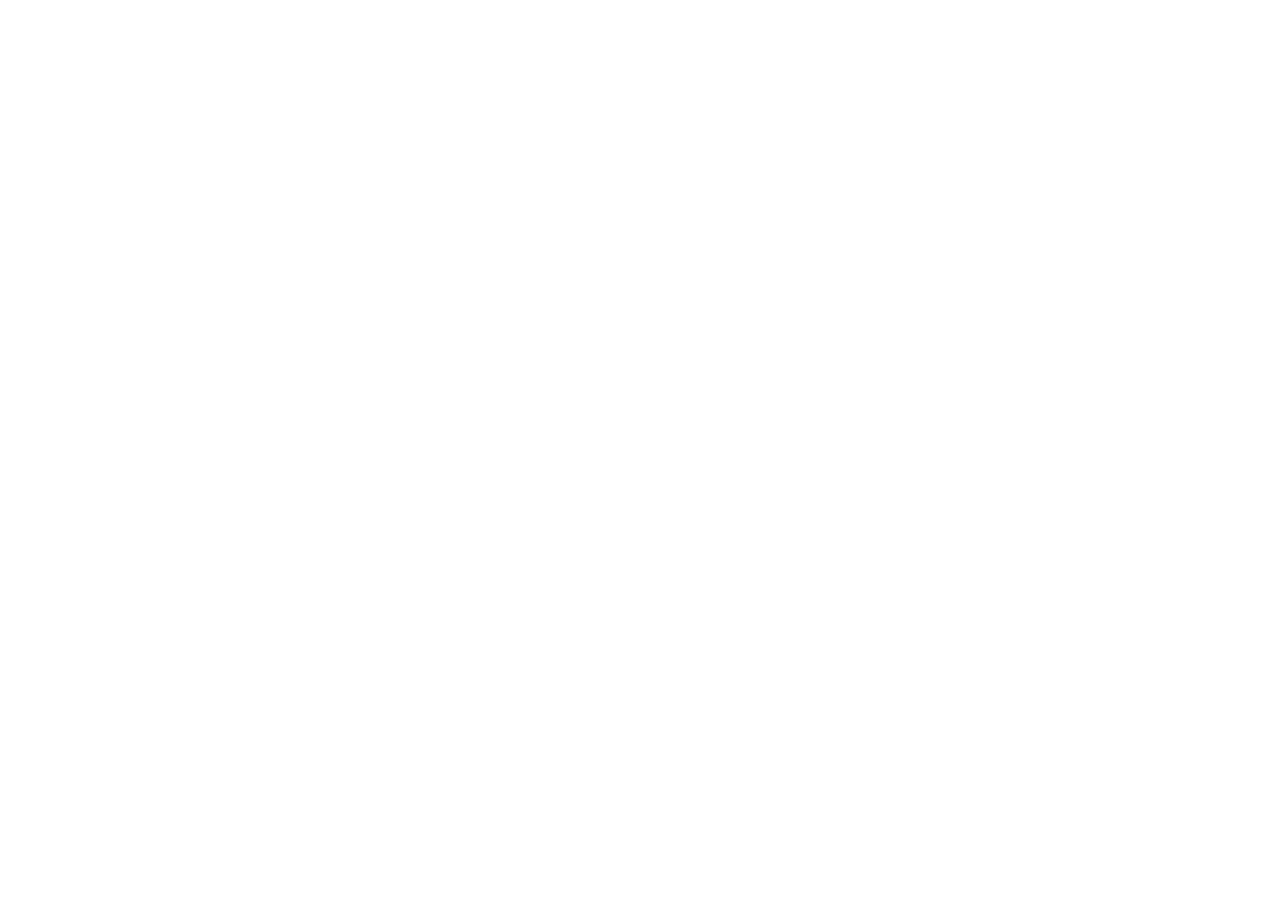
==== index.html @ cc9c2198 "Test Commitment" ====
<!DOCTYPE html>
<html lang="en">
<head>
    <meta charset="UTF-8">
    <meta name="viewport" content="width=device-width, initial-scale=1.0">
    <title>Document</title>
</head>
<body>
    
</body>
</html>
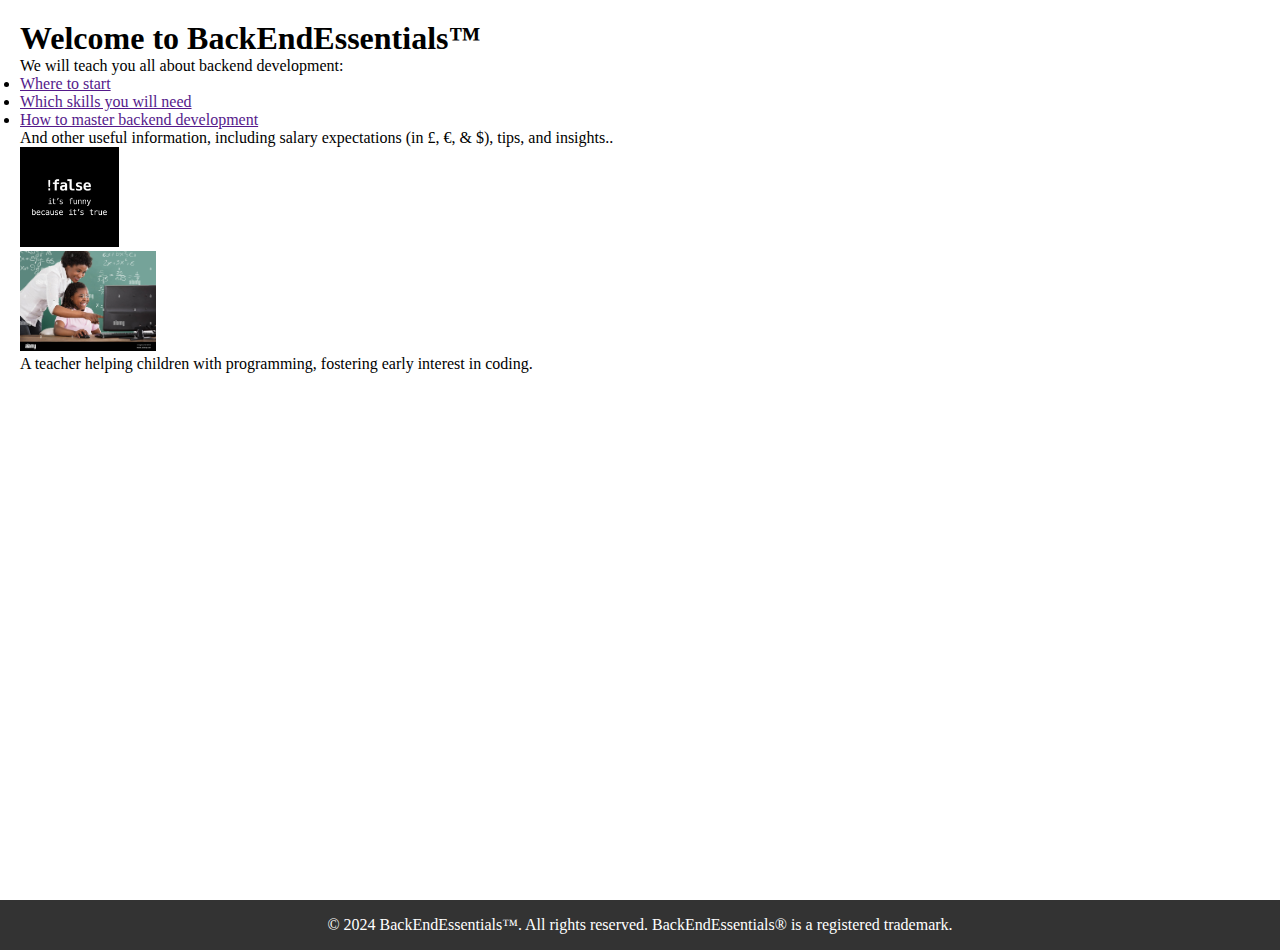
==== commit 29431c8b: "test" ====
--- a/index.html
+++ b/index.html
@@ -1,11 +1,55 @@
 <!DOCTYPE html>
 <html lang="en">
-<head>
-    <meta charset="UTF-8">
-    <meta name="viewport" content="width=device-width, initial-scale=1.0">
-    <title>Document</title>
-</head>
-<body>
-    
-</body>
-</html>+  <head>
+    <meta charset="UTF-8" />
+    <meta name="viewport" content="width=device-width, initial-scale=1.0" />
+    <link rel="stylesheet" href="css/style.css" />
+    <title>BackEndEssentials™</title>
+  </head>
+  <body>
+    <div class="main-container">
+      <h1>Welcome to BackEndEssentials™</h1>
+      <p>We will teach you all about backend development:</p>
+      <ul>
+        <li>
+          <a href="">Where to start</a>
+        </li>
+        <li>
+          <a href="">Which skills you will need</a>
+        </li>
+        <li>
+          <a href="">How to master backend development</a>
+        </li>
+      </ul>
+      <p>
+        And other useful information, including salary expectations (in £, €,
+        &amp; $), tips, and insights..
+      </p>
+
+      <img
+        src="img/!false.jpeg"
+        alt="A humorous programming joke"
+        title="!false: A popular programming joke"
+      />
+
+      <figure>
+        <img
+          src="img/Image.png"
+          alt="A teacher helping children with programming"
+          title="A teacher guiding children through programming basics"
+        />
+        <figcaption>
+          A teacher helping children with programming, fostering early interest
+          in coding.
+        </figcaption>
+      </figure>
+    </div>
+
+    <footer>
+      <p>
+        &copy; 2024 BackEndEssentials™. All rights reserved. BackEndEssentials®
+        is a registered trademark.
+      </p>
+    </footer>
+  </body>
+</html>
--- a/css/style.css
+++ b/css/style.css
@@ -0,0 +1,34 @@
+* {
+  margin: 0;
+  padding: 0;
+  box-sizing: border-box;
+}
+
+html,
+body {
+  height: 100%;
+}
+
+.main-container {
+  min-height: calc(100vh - 50px); /* Subtract the footer height */
+  padding: 20px;
+  height: 100%;
+  width: 100%;
+}
+
+/* Footer styling */
+footer {
+  height: 50px;
+  background-color: #333;
+  color: white;
+  text-align: center;
+  display: flex;
+  justify-content: center;
+  align-items: center;
+  position: relative; /* Normal flow in the document */
+}
+
+img {
+  height: 100px;
+  width: auto;
+}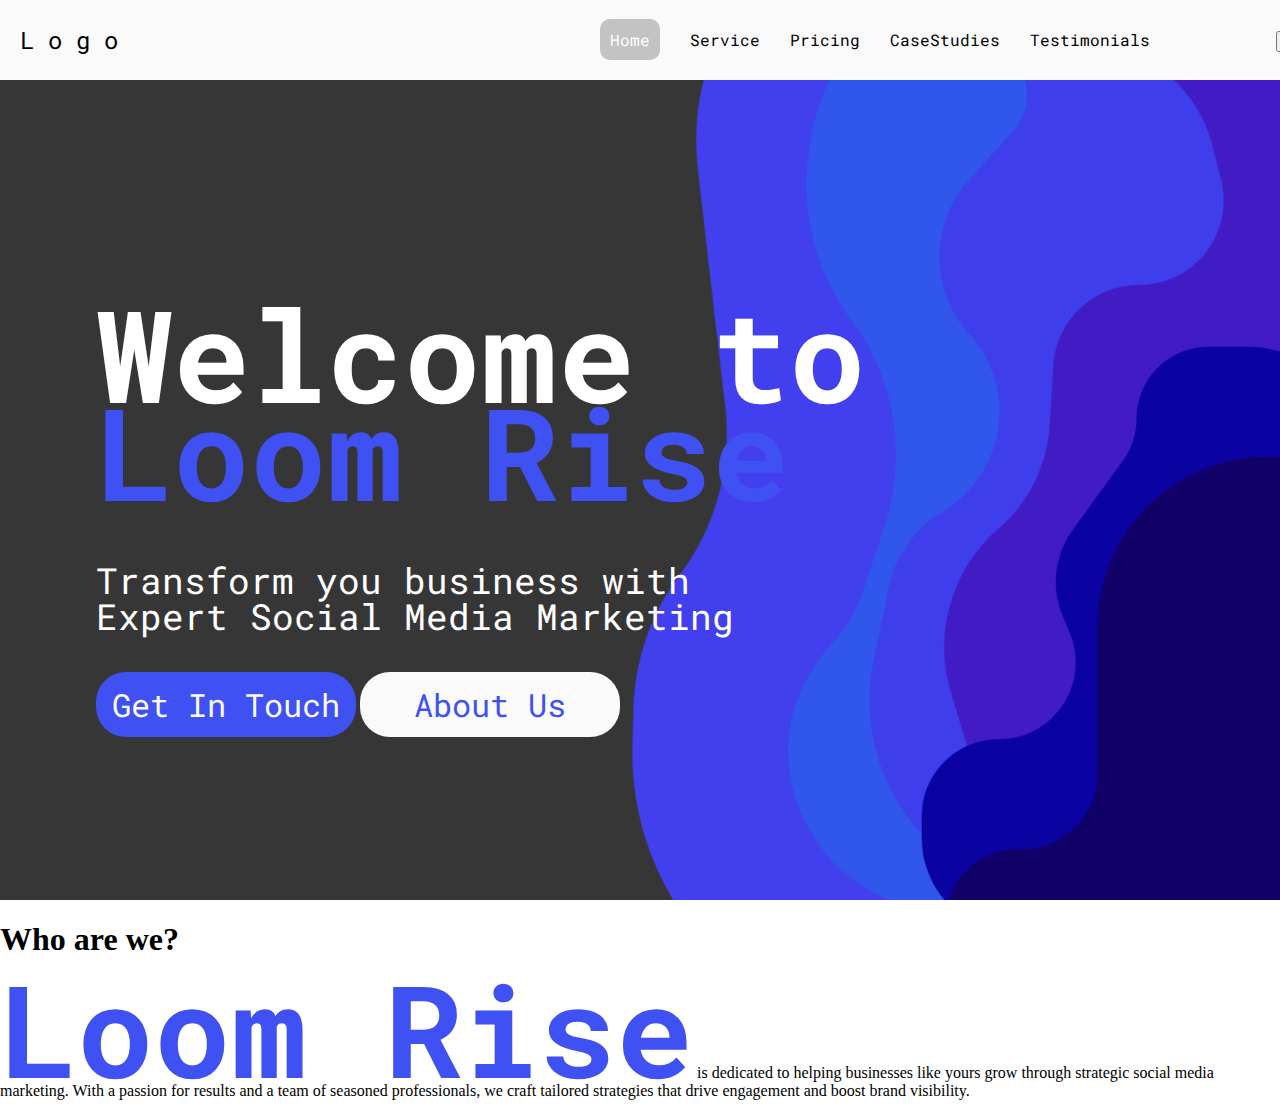
==== commit f81f85bc: "first section of the page finsihed" ====
--- a/index.html
+++ b/index.html
@@ -4,52 +4,34 @@
     <meta charset="UTF-8" />
     <meta name="viewport" content="width=device-width, initial-scale=1.0" />
     <link rel="stylesheet" href="css/style.css" />
-    <title>BackEndEssentials™</title>
+    <title>LoomRise</title>
   </head>
   <body>
-    <div class="main-container">
-      <h1>Welcome to BackEndEssentials™</h1>
-      <p>We will teach you all about backend development:</p>
-      <ul>
-        <li>
-          <a href="">Where to start</a>
-        </li>
-        <li>
-          <a href="">Which skills you will need</a>
-        </li>
-        <li>
-          <a href="">How to master backend development</a>
-        </li>
-      </ul>
-      <p>
-        And other useful information, including salary expectations (in £, €,
-        &amp; $), tips, and insights..
-      </p>
+    <section class="hero-page">
+      <header class="header">
+        <aside class="logo">
+          <p>L o g o</p>
+        </aside>
+        <nav>
+          <a href="#" class="active">Home</a>
+          <a href="#">Service</a>
+          <a href="#">Pricing</a>
+          <a href="#">CaseStudies</a>
+          <a href="#">Testimonials</a>
+          <button>Contact us</button>
+        </nav>
+      </header>
+      <div class="hero-container">
+        <h1>Welcome to <span>Loom Rise</span></h1>
+        <p>Transform you business with Expert Social Media Marketing</p>
+      </div>
+      <button id="get-in-touch">Get In Touch</button>
+      <button id="about-us">About Us</button>
+    </section>
 
-      <img
-        src="img/!false.jpeg"
-        alt="A humorous programming joke"
-        title="!false: A popular programming joke"
-      />
-
-      <figure>
-        <img
-          src="img/Image.png"
-          alt="A teacher helping children with programming"
-          title="A teacher guiding children through programming basics"
-        />
-        <figcaption>
-          A teacher helping children with programming, fostering early interest
-          in coding.
-        </figcaption>
-      </figure>
-    </div>
-
-    <footer>
-      <p>
-        &copy; 2024 BackEndEssentials™. All rights reserved. BackEndEssentials®
-        is a registered trademark.
-      </p>
-    </footer>
+    <section class="who-we-are">
+      <h1>Who are we?</h1>
+      <p><span>Loom Rise</span> is dedicated to helping businesses like yours grow through strategic social media marketing. With a passion for results and a team of seasoned professionals, we craft tailored strategies that drive engagement and boost brand visibility.</p>
+    </section>
   </body>
 </html>
--- a/css/style.css
+++ b/css/style.css
@@ -1,34 +1,130 @@
-* {
+@import url("https://fonts.googleapis.com/css2?family=Roboto+Mono:ital,wght@0,100..700;1,100..700&display=swap");
+
+body {
   margin: 0;
   padding: 0;
-  box-sizing: border-box;
+  
 }
 
-html,
-body {
-  height: 100%;
+.header {
+  display: flex;
+  justify-content: space-between;
+  align-items: center;
+  background-color: #fafafa;
+  overflow: hidden;
 }
 
-.main-container {
-  min-height: calc(100vh - 50px); /* Subtract the footer height */
-  padding: 20px;
-  height: 100%;
-  width: 100%;
+.logo {
+  font-size: 24px;
+  font-family: "Roboto Mono", monospace;
+  margin-left: 20px;
 }
 
-/* Footer styling */
-footer {
-  height: 50px;
-  background-color: #333;
-  color: white;
-  text-align: center;
-  display: flex;
-  justify-content: center;
-  align-items: center;
-  position: relative; /* Normal flow in the document */
+
+
+nav {
+  margin-right: 20px;
+  font-family: "Roboto Mono", monospace;
+  font-size: 16px;
+  word-spacing: 20px;
 }
 
-img {
-  height: 100px;
-  width: auto;
-}+nav a {
+  text-decoration: none;
+  color: black;
+  border-radius: 10px;
+}
+
+nav a:hover {
+  background-color: #c4c2c2;
+  border-radius: 10px;
+  padding: 10px;
+  color: white;
+}
+
+.active {
+  background-color: #c4c2c2;
+  color: white;
+  border-radius: 10px;
+  padding: 10px;
+}
+
+#contact-button {
+  background-color: #000000 !important; 
+  color: #fafafa !important;
+}
+
+.hero-page {
+  background-image: url("/img/Hero\ page\ background.png");
+  min-height: 100vh;
+  background-position: center;
+  background-size: cover;
+  position: relative;
+  overflow: hidden;
+}
+
+#get-in-touch {
+  background-color: #3f51f2;
+  border-radius: 30px;
+  width: 260px;
+  height: 65px;
+  border: none;
+  font-family: "Roboto Mono", monospace;
+  font-size: 32px;
+  color: #fafafa;
+}
+
+#about-us {
+  background-color: #fafafa;
+  border-radius: 30px;
+  width: 260px;
+  height: 65px;
+  border: none;
+  font-family: "Roboto Mono", monospace;
+  font-size: 32px;
+  color: #3f51f2;
+}
+
+.hero-container,
+section button {
+  position: relative;
+  left: 96px;
+}
+
+.hero-container h1 {
+  width: 779px;
+  height: 247px;
+  flex-shrink: 0;
+  color: #fff;
+  font-family: "Roboto Mono";
+  font-size: 128px;
+  font-style: normal;
+  font-weight: 700;
+  line-height: 98px; /* 76.563% */
+  margin-bottom: 10px;
+  margin-top: 25vh;
+}
+
+.hero-container p {
+  width: 644px;
+  height: 74px;
+  flex-shrink: 0;
+  color: #fff;
+  -webkit-text-stroke-width: 1;
+  -webkit-text-stroke-color: #000;
+  font-family: "Roboto Mono";
+  font-size: 36px;
+  font-style: normal;
+  font-weight: 400;
+  line-height: 100%; /* 36px */
+  margin-top: 10px;
+}
+
+span {
+  color: #3f51f2;
+  font-family: "Roboto Mono";
+  font-size: 128px;
+  font-style: normal;
+  font-weight: 700;
+  line-height: 98px;
+}
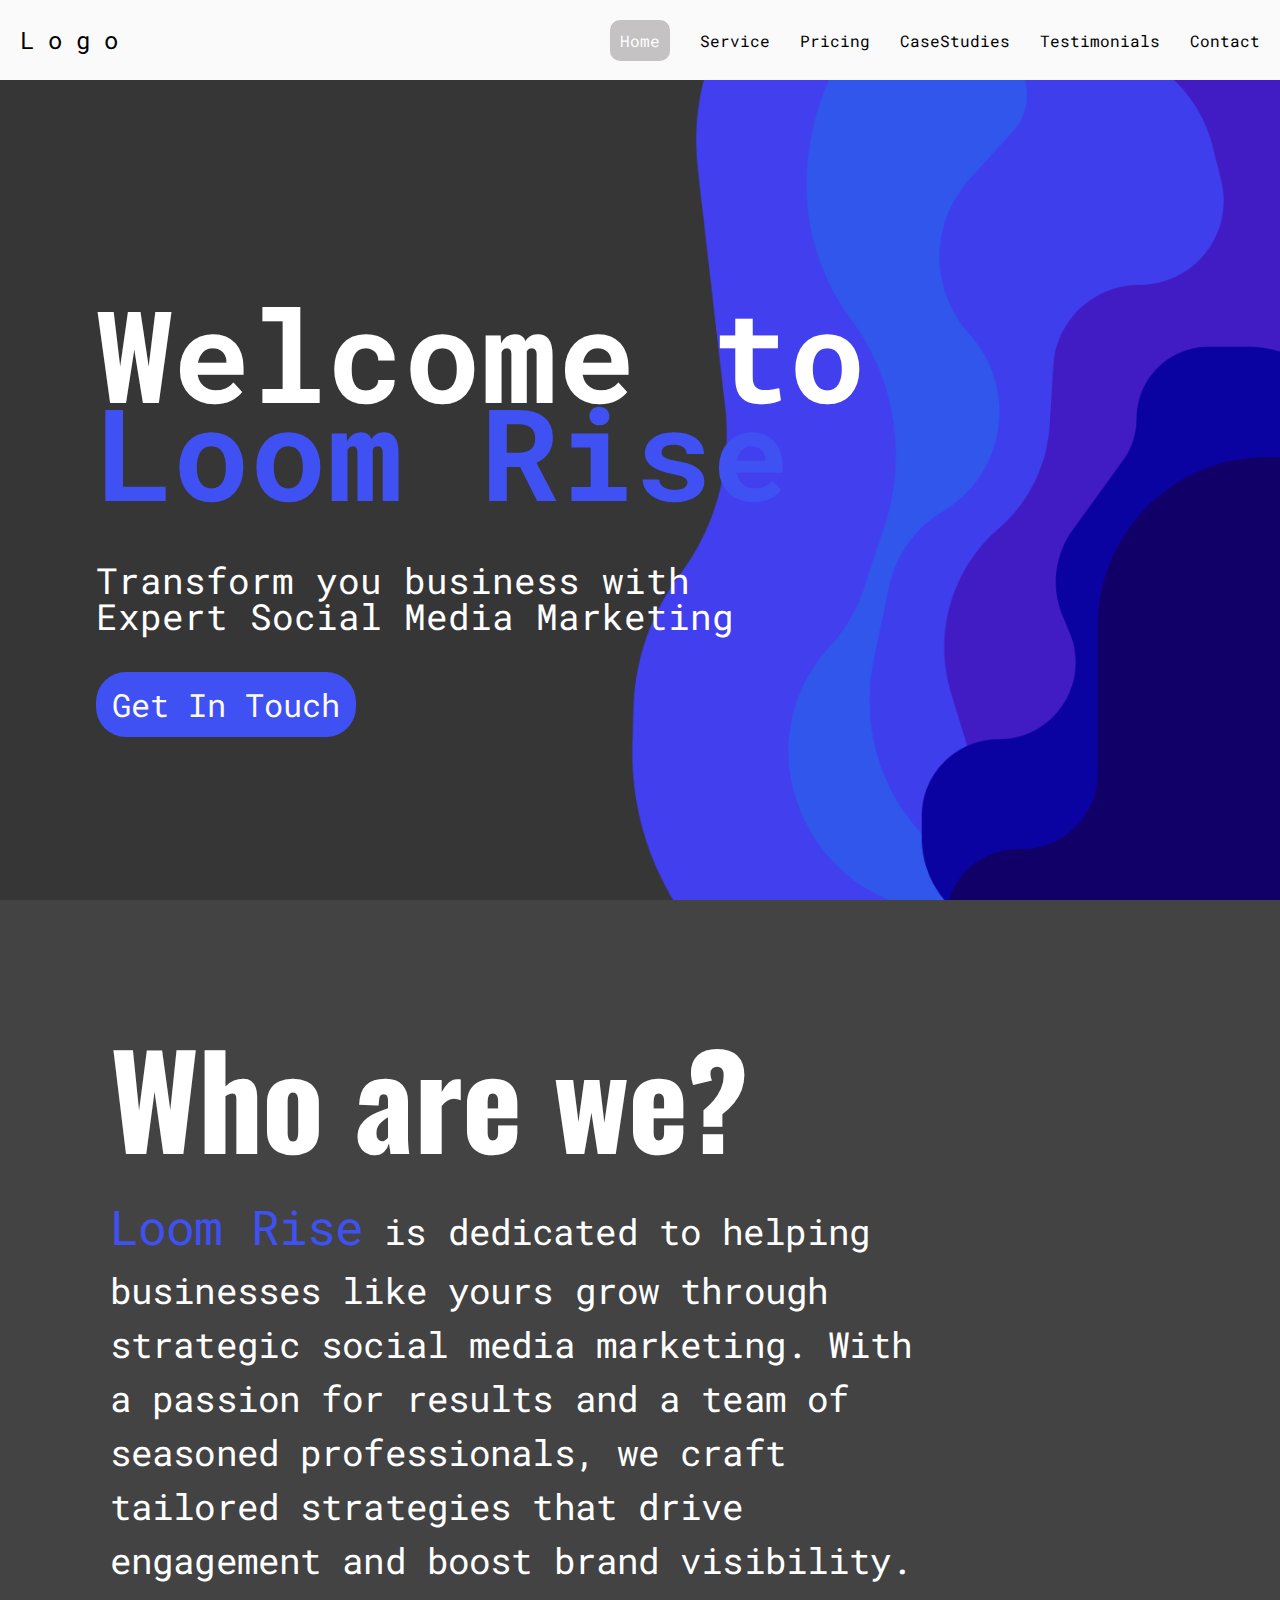
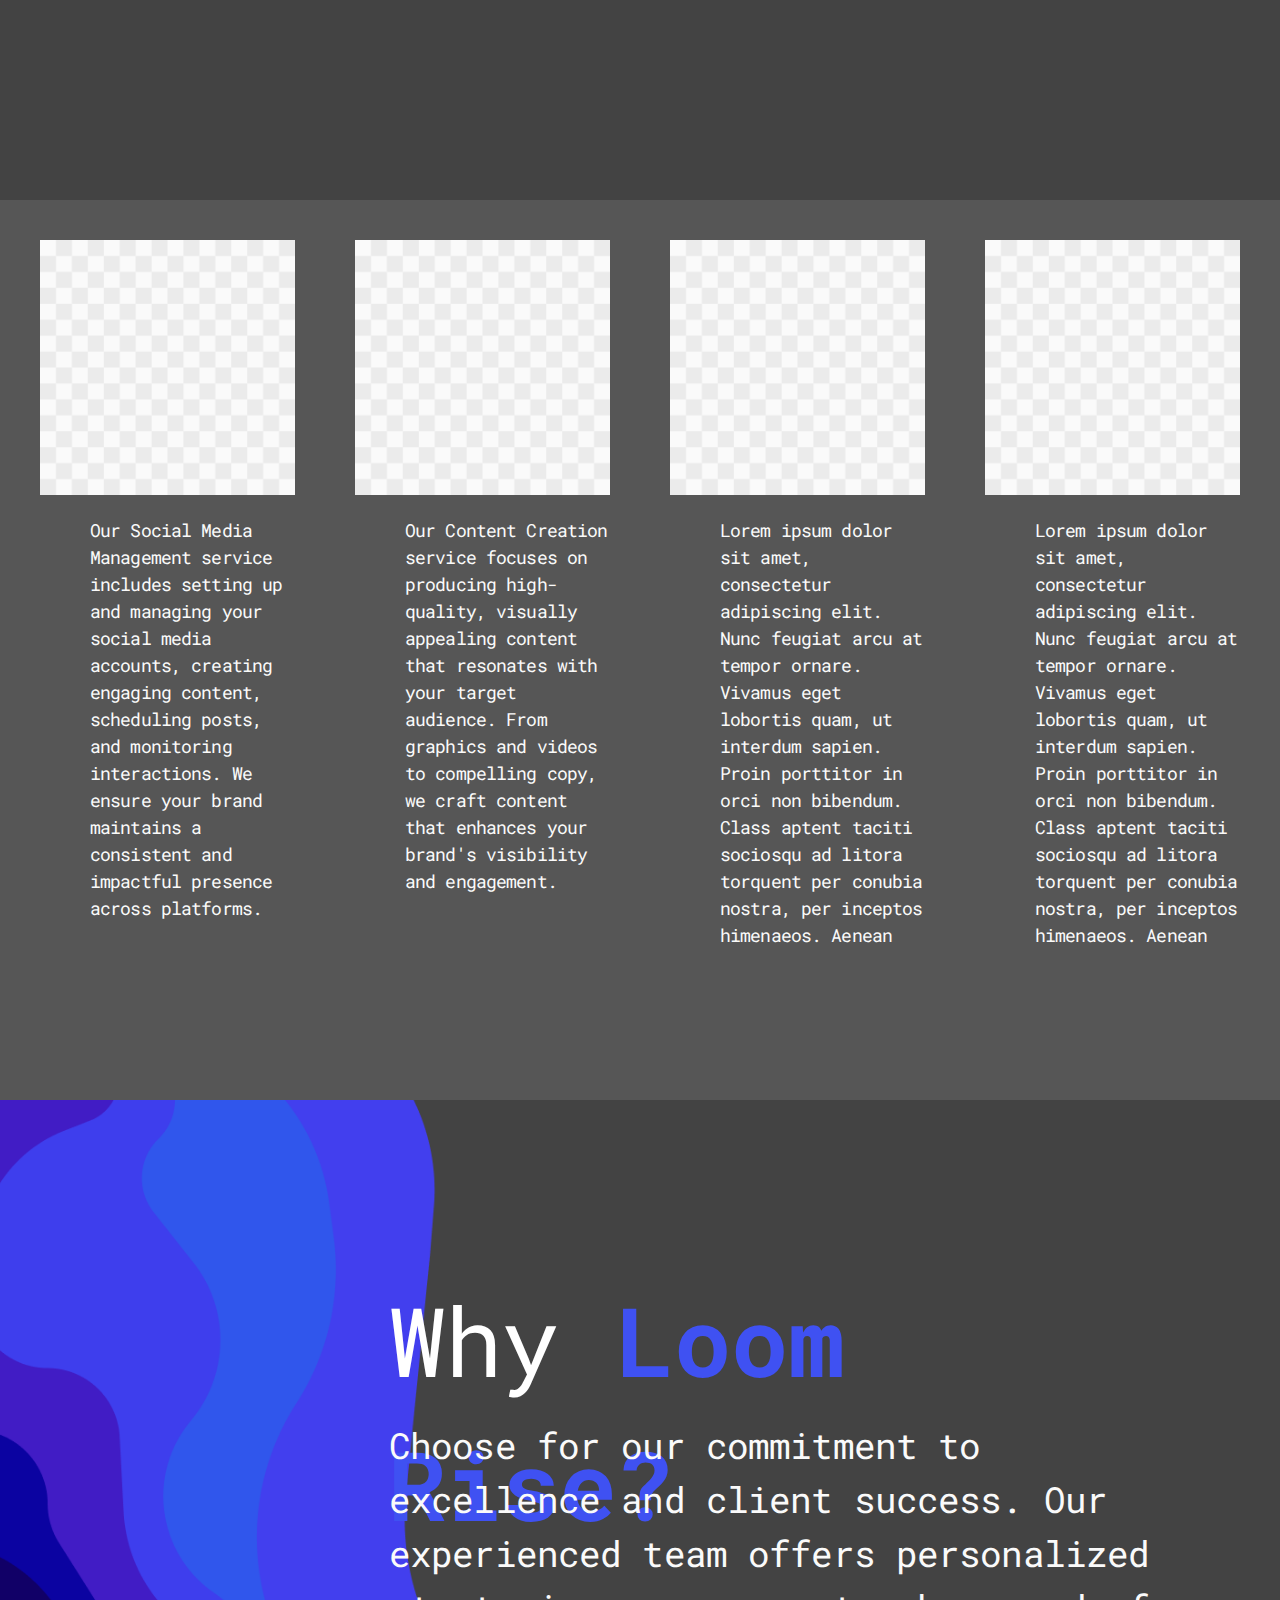
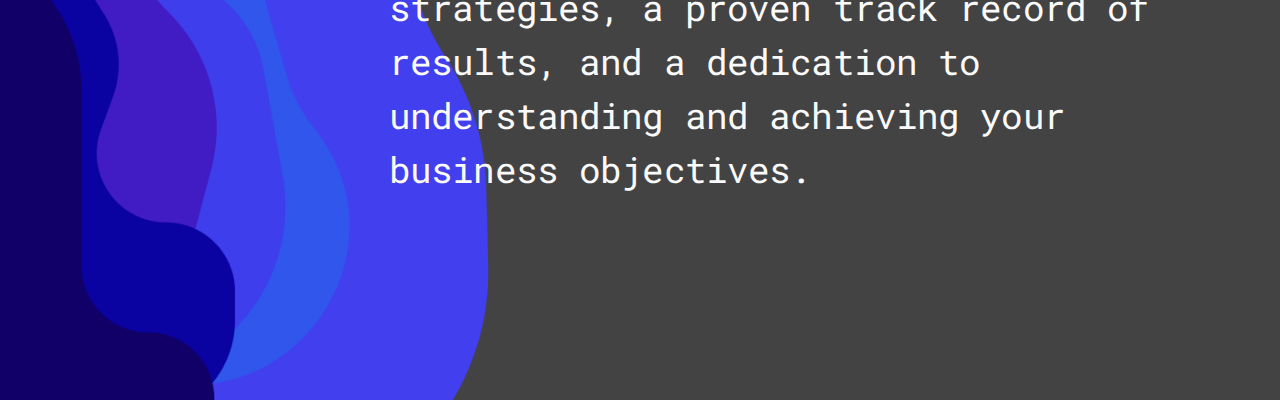
==== commit 35a831ed: "Some additions to the website" ====
--- a/index.html
+++ b/index.html
@@ -18,20 +18,57 @@
           <a href="#">Pricing</a>
           <a href="#">CaseStudies</a>
           <a href="#">Testimonials</a>
-          <button>Contact us</button>
+          <a href="#">Contact</a>
         </nav>
       </header>
       <div class="hero-container">
-        <h1>Welcome to <span>Loom Rise</span></h1>
+        <h1>Welcome to <span id="hero-page">Loom Rise</span></h1>
         <p>Transform you business with Expert Social Media Marketing</p>
       </div>
       <button id="get-in-touch">Get In Touch</button>
-      <button id="about-us">About Us</button>
     </section>
 
-    <section class="who-we-are">
+    <section class="who-are-we">
+      <!-- <video src="video/coding_video.mp4"></video> -->
       <h1>Who are we?</h1>
-      <p><span>Loom Rise</span> is dedicated to helping businesses like yours grow through strategic social media marketing. With a passion for results and a team of seasoned professionals, we craft tailored strategies that drive engagement and boost brand visibility.</p>
+      <p><span id="who-we-are">Loom Rise</span> is dedicated to helping businesses like yours grow through strategic social media marketing. With a passion for results and a team of seasoned professionals, we craft tailored strategies that drive engagement and boost brand visibility.</p>
     </section>
+
+    <section class="service-overview">
+
+      <section>
+        <img src="img/transparent.png" alt="transparent">
+        <article>
+          <p>Our Social Media Management service includes setting up and managing your social media accounts, creating engaging content, scheduling posts, and monitoring interactions. We ensure your brand maintains a consistent and impactful presence across platforms. </p>
+        </article>
+      </section>
+      <section>
+        <img src="img/transparent.png" alt="transparent">
+        <article>
+          <p>Our Content Creation service focuses on producing high-quality, visually appealing content that resonates with your target audience. From graphics and videos to compelling copy, we craft content that enhances your brand's visibility and engagement.</p>
+        </article>
+      </section>
+      <section>
+        <img src="img/transparent.png" alt="transparent">
+        <article>
+          <p>Lorem ipsum dolor sit amet, consectetur adipiscing elit. Nunc feugiat arcu at tempor ornare. Vivamus eget lobortis quam, ut interdum sapien. Proin porttitor in orci non bibendum. Class aptent taciti sociosqu ad litora torquent per conubia nostra, per inceptos himenaeos. Aenean </p>
+        </article>
+      </section>
+      <section>
+        <img src="img/transparent.png" alt="transparent">
+        <article>
+          <p>Lorem ipsum dolor sit amet, consectetur adipiscing elit. Nunc feugiat arcu at tempor ornare. Vivamus eget lobortis quam, ut interdum sapien. Proin porttitor in orci non bibendum. Class aptent taciti sociosqu ad litora torquent per conubia nostra, per inceptos himenaeos. Aenean </p>
+        </article>
+      </section>
+    </section>
+
+    <section class="why-loom-rise">
+      <h1>Why <span>Loom Rise?</span></h1>
+      <p>Choose for our commitment to excellence and client success. Our experienced team offers personalized strategies, a proven track record of results, and a dedication to understanding and achieving your business objectives.</p>
+    </section>
+
+    <footer>
+      <!-- here will be my footer -->
+    </footer>
   </body>
 </html>
--- a/css/style.css
+++ b/css/style.css
@@ -1,9 +1,13 @@
 @import url("https://fonts.googleapis.com/css2?family=Roboto+Mono:ital,wght@0,100..700;1,100..700&display=swap");
+@import url("https://fonts.googleapis.com/css2?family=Oswald:wght@200..700&display=swap");
+
+* {
+  box-sizing: border-box;
+}
 
 body {
   margin: 0;
   padding: 0;
-  
 }
 
 .header {
@@ -20,8 +24,6 @@
   margin-left: 20px;
 }
 
-
-
 nav {
   margin-right: 20px;
   font-family: "Roboto Mono", monospace;
@@ -49,11 +51,6 @@
   padding: 10px;
 }
 
-#contact-button {
-  background-color: #000000 !important; 
-  color: #fafafa !important;
-}
-
 .hero-page {
   background-image: url("/img/Hero\ page\ background.png");
   min-height: 100vh;
@@ -61,6 +58,7 @@
   background-size: cover;
   position: relative;
   overflow: hidden;
+  background-color: #3d3d3d;
 }
 
 #get-in-touch {
@@ -74,6 +72,11 @@
   color: #fafafa;
 }
 
+#get-in-touch:hover {
+  background-color: #fafafa;
+  color: #3f51f2;
+}
+
 #about-us {
   background-color: #fafafa;
   border-radius: 30px;
@@ -94,7 +97,7 @@
 .hero-container h1 {
   width: 779px;
   height: 247px;
-  flex-shrink: 0;
+
   color: #fff;
   font-family: "Roboto Mono";
   font-size: 128px;
@@ -108,7 +111,7 @@
 .hero-container p {
   width: 644px;
   height: 74px;
-  flex-shrink: 0;
+
   color: #fff;
   -webkit-text-stroke-width: 1;
   -webkit-text-stroke-color: #000;
@@ -120,7 +123,7 @@
   margin-top: 10px;
 }
 
-span {
+#hero-page {
   color: #3f51f2;
   font-family: "Roboto Mono";
   font-size: 128px;
@@ -128,3 +131,180 @@
   font-weight: 700;
   line-height: 98px;
 }
+
+#who-we-are {
+  color: #3f51f2;
+  font-family: "Roboto Mono", monospace;
+  font-size: 48px;
+  font-style: normal;
+  font-weight: 400;
+  line-height: 150%; /* 72px */
+  letter-spacing: -0.88px;
+}
+
+.who-are-we h1 {
+  color: #fff;
+  font-family: "Oswald", monospace;
+  font-size: 128px;
+  font-style: normal;
+  font-weight: 700;
+  line-height: 150%; /* 192px */
+  letter-spacing: -0.88px;
+  position: relative;
+  z-index: 1;
+  margin-top: auto;
+
+  width: 932px;
+  height: 156px;
+
+  padding-left: 110px;
+  top: 100px;
+}
+
+.who-are-we p {
+  color: #fff;
+  font-family: "Roboto Mono";
+  font-size: 36px;
+  font-style: normal;
+  font-weight: 400;
+  line-height: 150%;
+  letter-spacing: -0.88px;
+  position: relative;
+  z-index: 1;
+  width: 932px;
+  height: 656px;
+
+  padding-left: 110px;
+  padding-top: 49px;
+  margin: 0;
+}
+
+.who-are-we {
+  min-height: 100vh;
+  background-position: center;
+  background-size: cover;
+  position: relative;
+  overflow: hidden;
+  background-color: #434343;
+}
+
+.who-are-we video {
+  position: absolute;
+  z-index: 0;
+  height: 100vh;
+}
+
+.service-overview {
+  min-height: 100vh;
+  display: flex;
+  flex-wrap: wrap;
+  justify-content: space-between;
+  gap: 20px; /* spacing between columns */
+  padding: 20px;
+  background-color: #565656;
+}
+
+.service-overview section {
+  flex: 1 1 calc(25% - 20px); /* four columns */
+  box-sizing: border-box;
+  padding: 20px;
+  border-radius: 10px;
+  text-align: center;
+}
+
+.service-overview article {
+  text-align: left !important;
+  position: relative;
+  padding-left: 50px;
+  color: #fafafa;
+}
+
+.service-overview img {
+  max-width: 100%;
+  height: auto;
+}
+
+.why-loom-rise {
+  background-image: url(/img/Why\ Loom\ Rise.png);
+  min-height: 100vh;
+  background-position: center;
+  background-size: cover;
+  position: relative;
+  overflow: hidden;
+  background-color: #3d3d3d;
+  display: flex;
+  align-items: flex-end;
+  justify-content: center;
+  align-content: flex-start;
+  flex-direction: column;
+  padding-right: 96px;
+}
+
+.why-loom-rise h1 {
+  width: 796px;
+  height: 150px;
+  flex-shrink: 0;
+  color: #fff;
+  text-align: left;
+  font-family: "Roboto Mono" ;
+  font-size: 96px;
+  font-style: normal;
+  font-weight: 400;
+  line-height: 150%; /* 144px */
+  letter-spacing: -0.88px;
+  margin-bottom: 0px;
+
+}
+
+.why-loom-rise span {
+  color: #3f51f2;
+  font-family: "Roboto Mono" ;
+  font-size: 96px;
+  font-style: normal;
+  font-weight: bold;
+  line-height: 150%;
+  letter-spacing: -0.88px;
+}
+
+.why-loom-rise p {
+  width: 795px;
+  color: #fafafa;
+  font-family: "Roboto Mono";
+  font-size: 36px;
+  font-style: normal;
+  font-weight: 400;
+  line-height: 150%; /* 54px */
+  letter-spacing: -0.88px;
+  padding-bottom: 100px;
+  margin: 0px;
+}
+@media (max-width: 1200px) {
+  .service-overview section {
+    flex: 1 1 calc(50% - 20px);
+  }
+}
+
+@media (max-width: 768px) {
+  .service-overview section {
+    flex: 1 1 100%;
+  }
+}
+
+article {
+  justify-content: space-around;
+  max-width: 260px;
+  color: #000000;
+  font-family: "Roboto Mono";
+  font-size: 18px;
+  font-style: normal;
+  font-weight: 400;
+  line-height: 150%; /* 27px */
+  letter-spacing: -0.88px;
+}
+
+@media (max-width: 768px) {
+  .service-overview {
+    display: grid;
+    grid-column: 2;
+  }
+}
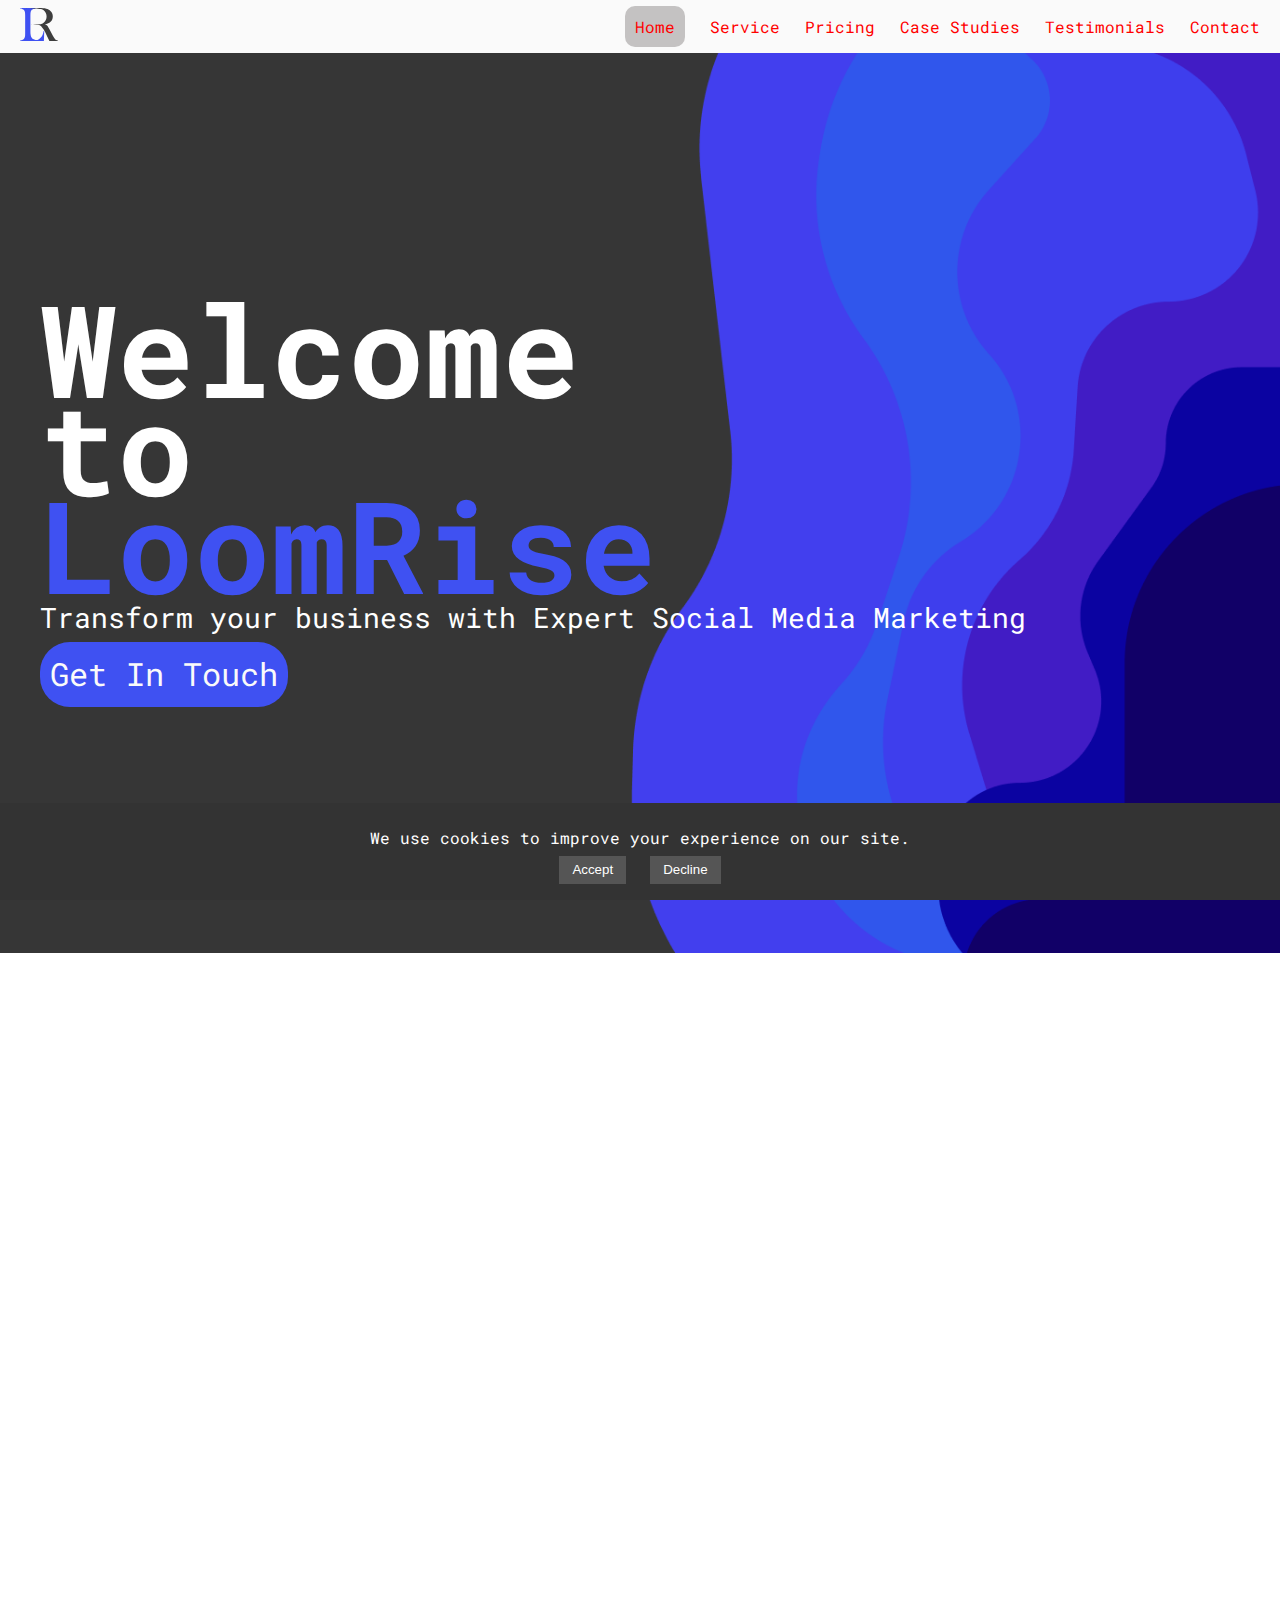
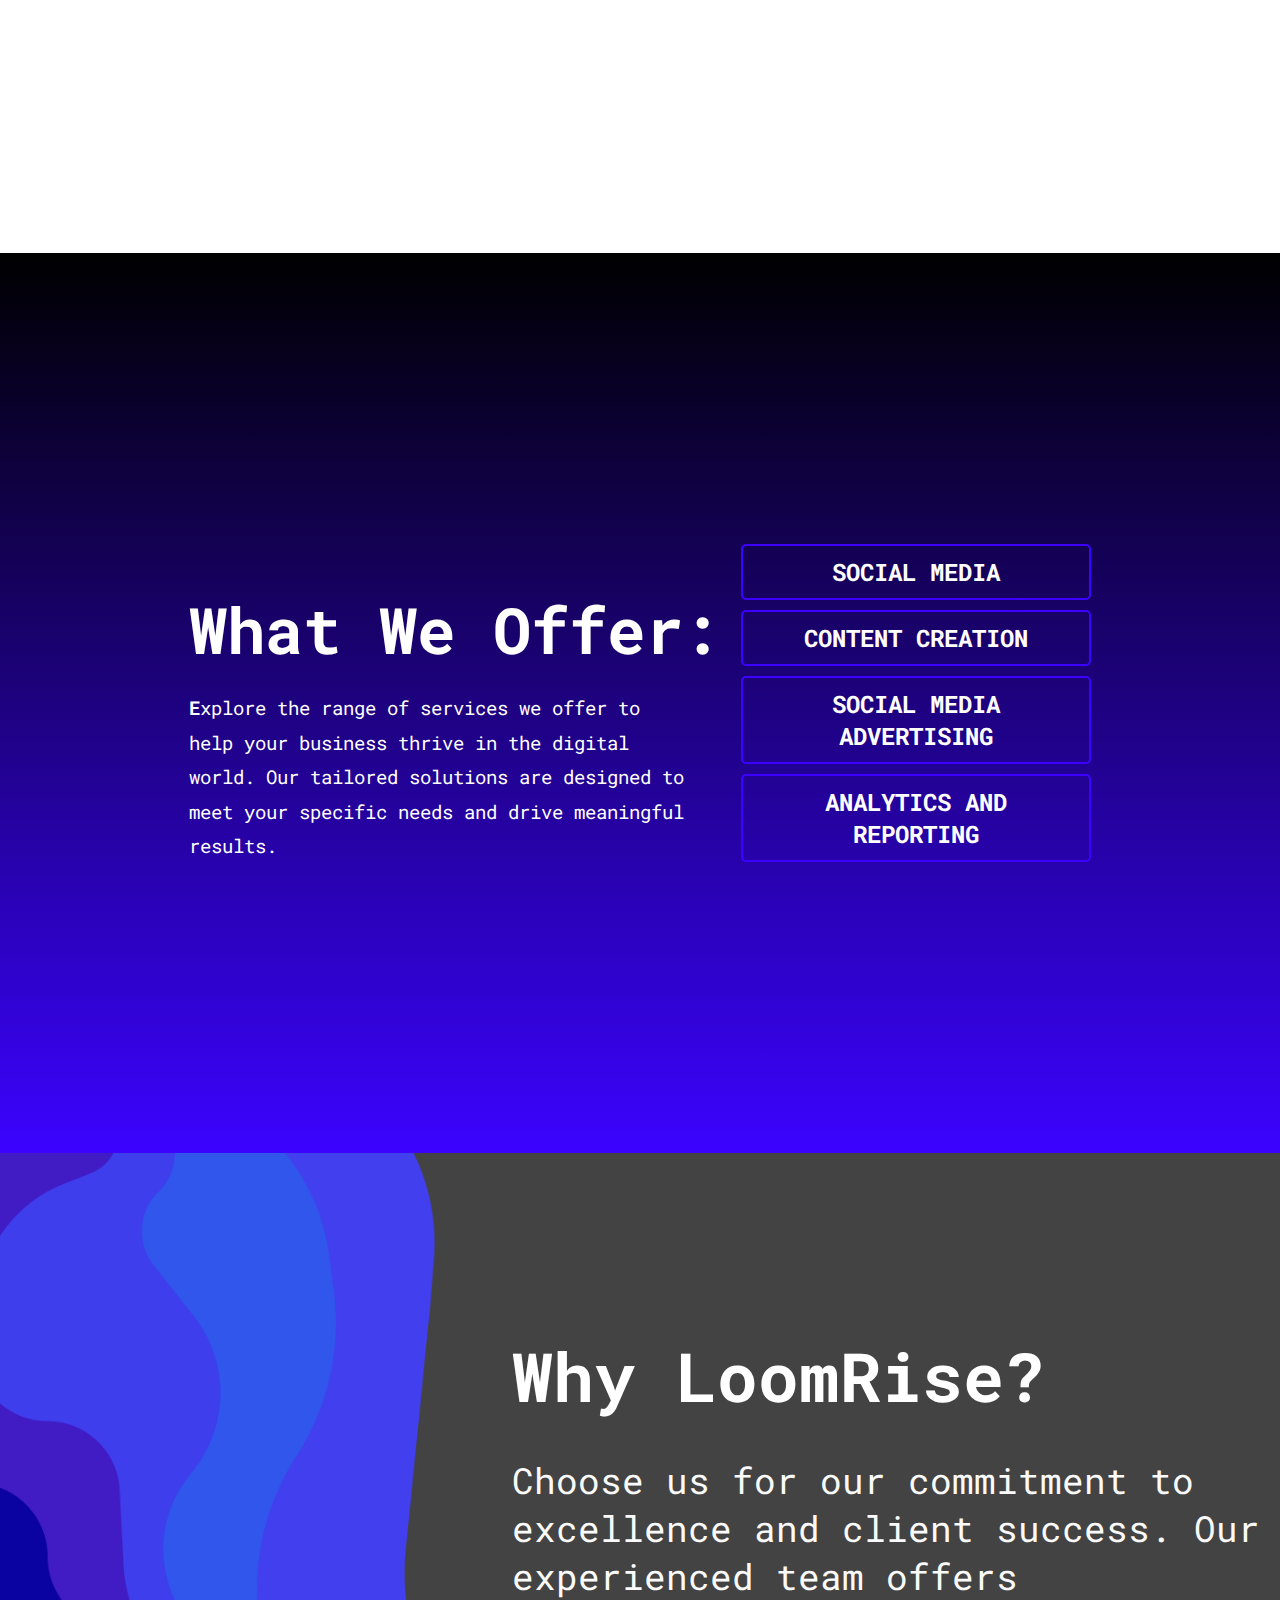
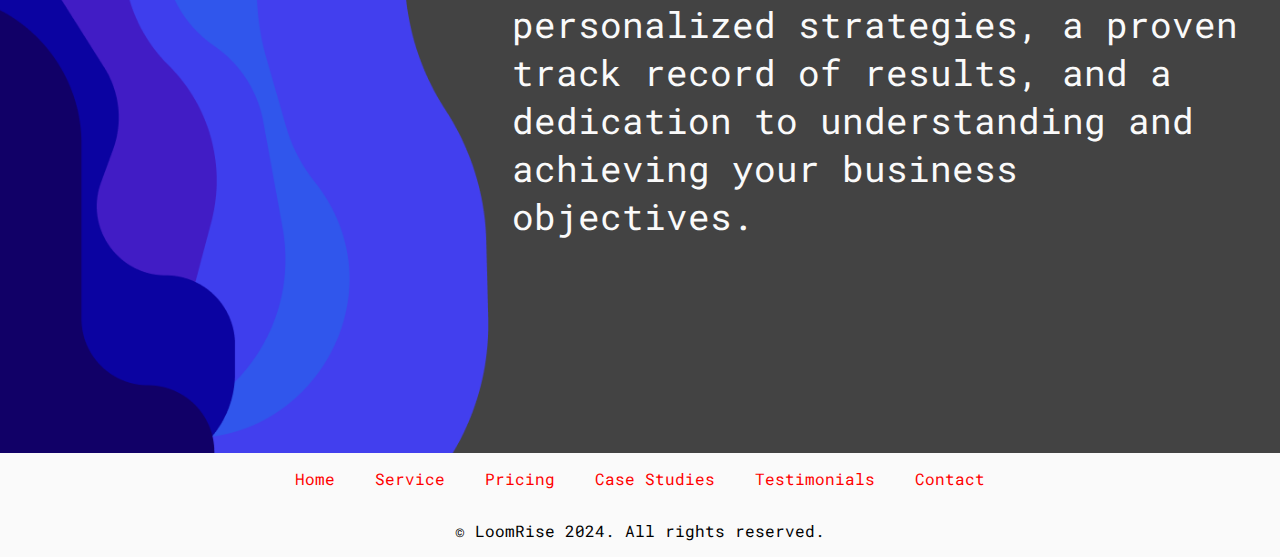
==== commit a0bb624f: "Final project finished" ====
--- a/index.html
+++ b/index.html
@@ -1,74 +1,104 @@
 <!DOCTYPE html>
 <html lang="en">
   <head>
-    <meta charset="UTF-8" />
-    <meta name="viewport" content="width=device-width, initial-scale=1.0" />
-    <link rel="stylesheet" href="css/style.css" />
+    <meta charset="UTF-8">
+    <link rel="stylesheet" type="text/css" href="css/home.css">
+    <link rel="stylesheet" type="text/css" href="css/general.css">
+    <meta name="viewport" content="width=device-width, initial-scale=1.0">
+    <meta name="author" content="Rashid Ismayilzada">
+    <meta name="description" content="LoomRise helps businesses grow through expert social media marketing and tailored strategies for brand visibility.">
+    <meta name="keywords" content="LoomRise, Social Media Marketing, Business Growth, Digital Marketing, Brand Visibility">
+    <link rel="shortcut icon" href="img/loom-rise-favicon-v2.svg" type="image/x-icon">
     <title>LoomRise</title>
   </head>
   <body>
+    <!-- Home Page -->
     <section class="hero-page">
+      <h2 class="visually-hidden">Hero Section</h2>
+      <!-- Navigation -->
       <header class="header">
         <aside class="logo">
-          <p>L o g o</p>
+          <a href="index.html">
+            <img src="img/loom-rise-favicon-v2.svg" alt="LoomRise Logo" class="logo-image" title="LoomRise Logo">
+          </a>
         </aside>
-        <nav>
-          <a href="#" class="active">Home</a>
-          <a href="#">Service</a>
-          <a href="#">Pricing</a>
-          <a href="#">CaseStudies</a>
-          <a href="#">Testimonials</a>
-          <a href="#">Contact</a>
+
+        <nav class="top-nav">
+          <ul>
+            <li><a href="index.html" class="active">Home</a></li>
+            <li><a href="services.html">Service</a></li>
+            <li><a href="pricing.html">Pricing</a></li>
+            <li><a href="case-studies.html">Case Studies</a></li>
+            <li><a href="testimonials.html">Testimonials</a></li>
+            <li><a href="contact.html">Contact</a></li>
+          </ul>
         </nav>
       </header>
-      <div class="hero-container">
-        <h1>Welcome to <span id="hero-page">Loom Rise</span></h1>
-        <p>Transform you business with Expert Social Media Marketing</p>
-      </div>
-      <button id="get-in-touch">Get In Touch</button>
-    </section>
 
-    <section class="who-are-we">
-      <!-- <video src="video/coding_video.mp4"></video> -->
-      <h1>Who are we?</h1>
-      <p><span id="who-we-are">Loom Rise</span> is dedicated to helping businesses like yours grow through strategic social media marketing. With a passion for results and a team of seasoned professionals, we craft tailored strategies that drive engagement and boost brand visibility.</p>
-    </section>
-
-    <section class="service-overview">
-
-      <section>
-        <img src="img/transparent.png" alt="transparent">
-        <article>
-          <p>Our Social Media Management service includes setting up and managing your social media accounts, creating engaging content, scheduling posts, and monitoring interactions. We ensure your brand maintains a consistent and impactful presence across platforms. </p>
-        </article>
-      </section>
-      <section>
-        <img src="img/transparent.png" alt="transparent">
-        <article>
-          <p>Our Content Creation service focuses on producing high-quality, visually appealing content that resonates with your target audience. From graphics and videos to compelling copy, we craft content that enhances your brand's visibility and engagement.</p>
-        </article>
-      </section>
-      <section>
-        <img src="img/transparent.png" alt="transparent">
-        <article>
-          <p>Lorem ipsum dolor sit amet, consectetur adipiscing elit. Nunc feugiat arcu at tempor ornare. Vivamus eget lobortis quam, ut interdum sapien. Proin porttitor in orci non bibendum. Class aptent taciti sociosqu ad litora torquent per conubia nostra, per inceptos himenaeos. Aenean </p>
-        </article>
-      </section>
-      <section>
-        <img src="img/transparent.png" alt="transparent">
-        <article>
-          <p>Lorem ipsum dolor sit amet, consectetur adipiscing elit. Nunc feugiat arcu at tempor ornare. Vivamus eget lobortis quam, ut interdum sapien. Proin porttitor in orci non bibendum. Class aptent taciti sociosqu ad litora torquent per conubia nostra, per inceptos himenaeos. Aenean </p>
-        </article>
+      <section class="hero-container">
+        <h2>Welcome to <br> <span id="hero-page">LoomRise</span></h2>
+        <p>Transform your business with Expert Social Media Marketing</p>
+        <a href="contact.html" id="get-in-touch" role="button">Get In Touch</a>
       </section>
     </section>
 
-    <section class="why-loom-rise">
-      <h1>Why <span>Loom Rise?</span></h1>
-      <p>Choose for our commitment to excellence and client success. Our experienced team offers personalized strategies, a proven track record of results, and a dedication to understanding and achieving your business objectives.</p>
+    <!-- Who Are We Section with Video Background -->
+    <section class="who-are-we">
+      <h2>Who are we?</h2>
+      <video autoplay muted loop class="background-video" title="Background video for LoomRise">
+        <source src="video/coding_video.mp4" type="video/mp4">
+        Your browser does not support the video tag.
+      </video>
+      <article class="who-content">
+        <h3 class="visually-hidden">Who content</h3>
+        <p><span id="who-we-are">LoomRise</span> is dedicated to helping businesses like yours grow through strategic social media marketing. With a passion for results and a team of seasoned professionals, we craft tailored strategies that drive engagement and boost brand visibility.</p>
+      </article>
     </section>
 
+    <!-- Service Overview -->
+    <section class="service-overview">
+      <h2 class="visually-hidden">Service Overview</h2>
+      <article class="offers">
+        <h3>What We Offer:</h3>
+        <p>Explore the range of services we offer to help your business thrive in the digital world. Our tailored solutions are designed to meet your specific needs and drive meaningful results.</p>
+      </article>
+      <section class="service-container">
+        <h2>social media</h2>
+        <h2>content creation</h2>
+        <h2>social media advertising</h2>
+        <h2>analytics and reporting</h2>
+      </section>
+    </section>
+
+    <!-- Why LoomRise Section -->
+    <section class="why-loom-rise">
+      <h2 class="visually-hidden">Why Choose Loom Rise</h2>
+      <article>
+        <h3>Why LoomRise?</h3>
+        <p>Choose us for our commitment to excellence and client success. Our experienced team offers personalized strategies, a proven track record of results, and a dedication to understanding and achieving your business objectives.</p>
+      </article>
+    </section>
+
+    <!-- Footer -->
     <footer>
-      <!-- here will be my footer -->
+      <nav class="footer-navigation">
+        <a href="index.html">Home</a>
+        <a href="services.html">Service</a>
+        <a href="pricing.html">Pricing</a>
+        <a href="case-studies.html">Case Studies</a>
+        <a href="testimonials.html">Testimonials</a>
+        <a href="contact.html">Contact</a>
+      </nav>
+      <p>&copy; LoomRise 2024. All rights reserved.</p>
     </footer>
+
+    <section id="cookie-message" role="dialog" aria-label="Cookie consent message">
+      <h1 class="visually-hidden">Cookies</h1>
+      <p>We use cookies to improve your experience on our site.</p>
+      <button type="button" id="accept-btn">Accept</button>
+      <button type="button" id="decline-btn">Decline</button>
+    </section>
+    
+    <script src="script.js"></script>
   </body>
 </html>
--- a/css/home.css
+++ b/css/home.css
@@ -0,0 +1,331 @@
+* {
+  box-sizing: border-box;
+}
+
+body {
+  margin: 0;
+  padding: 0;
+}
+
+.hero-page {
+  background-image: url("/img/Hero\ page\ background.png");
+  min-height: 100vh;
+  background-position: center;
+  background-size: cover;
+  position: relative;
+  overflow: hidden;
+  background-color: #3d3d3d;
+}
+
+#get-in-touch {
+  background-color: #3f51f2;
+  border-radius: 30px;
+  max-width: 260px;
+  height: 65px;
+  border: none;
+  font-size: 32px;
+  color: #fafafa;
+  text-decoration: none;
+  padding: 10px;
+}
+
+#get-in-touch:hover {
+  background-color: #fafafa;
+  color: #3f51f2;
+}
+
+#about-us {
+  background-color: #fafafa;
+  border-radius: 30px;
+  max-width: 260px;
+  height: 65px;
+  border: none;
+  font-size: 32px;
+  color: #3f51f2;
+}
+
+.hero-container {
+  display: flex;
+  justify-content: center;
+  align-items: flex-start;
+  min-height: 100vh; /* This ensures the section takes up full viewport height */
+  flex-direction: column;
+  padding-left: 80px;
+}
+
+.hero-container h2 {
+  max-width: 779px;
+  color: #fff;
+  font-size: 128px;
+  font-style: normal;
+  font-weight: 700;
+  line-height: 98px; /* 76.563% */
+  margin: 0;
+  word-spacing: 10px;
+}
+
+.hero-container p {
+  max-width: 644px;
+  margin: 20px 0px;
+
+  color: #fff;
+  -webkit-text-stroke-width: 1;
+  -webkit-text-stroke-color: #000;
+  font-size: 36px;
+  font-style: normal;
+  font-weight: 400;
+  line-height: 100%; /* 36px */
+}
+
+#hero-page {
+  color: #3f51f2;
+  font-size: 128px;
+  font-style: normal;
+  font-weight: 700;
+  line-height: 98px;
+}
+
+@media (max-width: 1390px) {
+  .hero-container {
+    padding-left: 40px; /* Reduce padding for smaller screens */
+  }
+
+  .hero-container h1 {
+    font-size: 64px; /* Adjust for readability */
+    line-height: 80px;
+  }
+
+  .hero-container span {
+    font-size: 64px;
+    line-height: 80px;
+  }
+
+  .hero-container p {
+    font-size: 28px;
+    max-width: 90%; /* Allow text to flow better on narrow screens */
+    margin: 10px 0; /* Less margin on smaller screens */
+  }
+}
+
+
+
+@media (max-width: 768px) {
+  .hero-container {
+    padding-left: 20px;
+  }
+
+  .hero-container h1 {
+    font-size: 36px;
+    line-height: 40px;
+  }
+
+  .hero-container span {
+    font-size: 36px;
+    line-height: 20px;
+  }
+}
+
+/* Who Are We Adjustments */
+.who-are-we {
+  position: relative;
+  min-height: 100vh;
+  padding: 0 20px;
+
+  overflow: hidden;
+}
+
+.background-video {
+  position: absolute;
+  top: 0;
+  left: 0;
+  width: 100%;
+  height: 100%;
+  object-fit: cover;
+  z-index: -1;
+}
+
+.who-content {
+  position: relative;
+  z-index: 1;
+  padding: 20px;
+}
+
+.who-content h1,
+.who-content p {
+  color: #fff;
+}
+
+.who-are-we h2 {
+  font-size: 128px;
+  line-height: 150%;
+  padding-left: 20px;
+  margin: 0;
+  padding-top: 50px;
+  color: #fff;
+}
+
+.who-are-we p {
+  font-size: 36px;
+  padding-left: 20px;
+}
+
+@media (max-width: 768px) {
+  .who-are-we h2 {
+    font-size: 48px;
+    line-height: 120%;
+  }
+
+  .who-are-we p {
+    font-size: 24px;
+  }
+}
+.service-overview {
+  margin: 0;
+  padding: 0;
+  background: linear-gradient(to bottom, black, #3b03ff);
+  color: white;
+  display: flex;
+  justify-content: center;
+  align-items: center;
+  height: 100vh;
+  padding: 0 5%;
+  gap: 20px;
+}
+
+.service-overview p::first-letter{
+  font-weight: bold;
+}
+
+.offers h3 {
+  font-size: 4rem;
+  margin-bottom: 20px;
+}
+
+.offers p {
+  font-size: 1.2rem;
+  max-width: 500px;
+  line-height: 1.8;
+}
+
+.service-container {
+  display: flex;
+  flex-direction: column;
+  text-transform: uppercase;
+}
+
+.service-container h2 {
+  margin: 5px 0;
+  font-size: 1.5rem;
+  padding: 10px 20px;
+  border: 2px solid #3b03ff;
+  border-radius: 5px;
+  width: 350px;
+  text-align: center;
+  transition: background-color 0.3s ease;
+}
+
+.service-container h2:hover {
+  background-color: #3b03ff;
+  cursor: pointer;
+}
+
+@media (max-width: 768px) {
+  .service-overview {
+    flex-direction: column;
+  }
+}
+
+.why-loom-rise {
+  background-image: url(/img/Why\ Loom\ Rise.png);
+  min-height: 100vh;
+  background-position: center;
+  overflow: hidden;
+  position: relative;
+  background-size: cover;
+}
+
+.why-loom-rise h3 {
+  margin: 0;
+  color: #fff;
+  font-size: 68px;
+}
+
+.why-loom-rise span {
+  color: #3f51f2;
+  font-style: normal;
+  font-weight: bold;
+  line-height: 150%;
+  letter-spacing: -0.88px;
+}
+
+.why-loom-rise p {
+  color: #fafafa;
+  font-size: 36px;
+}
+
+.why-loom-rise article {
+  min-width: 100vw;
+  min-height: 100vh;
+  font-size: 18px;
+  display: flex;
+  flex-direction: column;
+  justify-content: center;
+  padding-left: 40vw;
+}
+
+@media (max-width: 1200px) {
+  .why-loom-rise article {
+    padding-left: 40%;
+    padding-right: 48px;
+  }
+  .why-loom-rise h1 {
+    font-size: 64px;
+  }
+  .why-loom-rise p {
+    font-size: 28px;
+  }
+}
+
+@media (max-width: 992px) {
+  .why-loom-rise article {
+    padding-left: 30%;
+    padding-right: 32px;
+  }
+  .why-loom-rise h1 {
+    font-size: 48px;
+  }
+  .why-loom-rise p {
+    font-size: 24px;
+    padding-bottom: 80px;
+  }
+}
+
+@media (max-width: 768px) {
+  .why-loom-rise article {
+    padding-left: 20%;
+    padding-right: 24px;
+  }
+  .why-loom-rise h1 {
+    font-size: 36px;
+    line-height: 120%;
+  }
+  .why-loom-rise p {
+    font-size: 20px;
+    padding-bottom: 60px;
+  }
+}
+
+@media (max-width: 576px) {
+  .why-loom-rise article {
+    padding-left: 10%;
+    padding-right: 16px;
+  }
+  .why-loom-rise h1 {
+    font-size: 28px;
+    line-height: 120%;
+  }
+  .why-loom-rise p {
+    font-size: 18px;
+    padding-bottom: 40px;
+  }
+}
--- a/css/general.css
+++ b/css/general.css
@@ -0,0 +1,263 @@
+@import url("https://fonts.googleapis.com/css2?family=Roboto+Mono:ital,wght@0,100..700;1,100..700&display=swap");
+
+* {
+  box-sizing: border-box;
+}
+
+body {
+  margin: 0;
+  padding: 0;
+}
+
+.visually-hidden {
+  position: absolute;
+  width: 1px;
+  height: 1px;
+  margin: -1px;
+  padding: 0;
+  overflow: hidden;
+  clip: rect(0, 0, 0, 0);
+  border: 0;
+}
+
+h1 {
+  font-size: 36px;
+}
+
+h2 {
+  font-size: 30px;
+}
+
+h3 {
+  font-size: 24px;
+}
+
+h4 {
+  font-size: 20px;
+}
+
+h5 {
+  font-size: 16px;
+}
+
+h6 {
+  font-size: 12px;
+}
+
+p {
+  font-size: 16px;
+}
+
+body {
+  font-family: "Roboto Mono", monospace;
+}
+
+/* Font size for tablets */
+@media (max-width: 1200px) {
+  p {
+    font-size: 15px;
+  }
+
+  h1 {
+    font-size: 28px;
+  }
+
+  h2 {
+    font-size: 22px;
+  }
+}
+
+/* Font size for mobile devices */
+@media (max-width: 768px) {
+  p {
+    font-size: 14px;
+  }
+
+  h1 {
+    font-size: 24px;
+  }
+
+  h2 {
+    font-size: 20px;
+  }
+}
+
+.header {
+  display: flex;
+  justify-content: space-between;
+  align-items: center;
+  background-color: #fafafa;
+  overflow: hidden;
+}
+
+.logo-image {
+  width: 38px;
+  height: auto;
+  margin-left: 20px;
+}
+
+.top-nav {
+  margin-right: 20px;
+  font-family: "Roboto Mono", monospace;
+  font-size: 16px;
+  display: flex; /* Add this to make the nav items horizontal */
+  gap: 50px; /* Adds spacing between the list items */
+}
+
+.top-nav li {
+  display: inline;
+  list-style-type: none;
+  gap: 20px;
+}
+
+.top-nav ul {
+  display: flex;
+  gap: 25px;
+}
+
+.top-nav a {
+  text-decoration: none;
+  color: black;
+  border-radius: 10px;
+}
+
+.top-nav a:hover {
+  background-color: #c4c2c2;
+  border-radius: 10px;
+  padding: 10px;
+  color: white;
+}
+
+.active {
+  background-color: #c4c2c2;
+  color: white;
+  border-radius: 10px;
+  padding: 10px;
+}
+
+/* Hamburger Menu Styles */
+.hamburger {
+  display: none; /* Hide the hamburger by default */
+  font-size: 30px;
+  background: none;
+  border: none;
+  cursor: pointer;
+}
+
+/* Responsive Styles */
+@media (max-width: 768px) {
+  .top-nav {
+    display: none; /* Hide the navigation menu on small screens */
+  }
+
+  .hamburger {
+    display: block; /* Show the hamburger button on small screens */
+  }
+
+  .top-nav.show {
+    display: flex; /* Show the navigation menu when the hamburger is clicked */
+    flex-direction: column; /* Stack the items vertically */
+    position: absolute;
+    top: 60px; /* Adjust based on your header height */
+    right: 0;
+    background-color: #fafafa; /* Match the header background */
+    width: 100%; /* Full width */
+    box-shadow: 0 2px 5px rgba(0, 0, 0, 0.1); /* Optional shadow for depth */
+    z-index: 1; /* Make sure it appears above other content */
+  }
+
+  .top-nav ul {
+    flex-direction: column; /* Stack items vertically */
+    padding: 0; /* Remove default padding */
+    margin: 0; /* Remove default margin */
+  }
+
+  .top-nav li {
+    margin: 10px 0; /* Add some space between the items */
+  }
+}
+
+footer {
+  display: flex;
+  flex-direction: column;
+  text-align: center;
+  font-family: "Roboto Mono", monospace;
+  background-color: #fafafa;
+}
+
+.footer-navigation {
+  display: flex;
+  flex-wrap: wrap;
+  justify-content: center;
+  align-items: center;
+  gap: 20px;
+  padding: 10px 35px;
+}
+
+.footer-navigation a {
+  text-decoration: none;
+  color: #000000;
+  padding: 5px 10px;
+}
+
+.footer-navigation a:hover {
+  color: #3f51f2;
+}
+
+@media (max-width: 768px) {
+  .footer-navigation {
+    flex-direction: column;
+    gap: 10px;
+  }
+  article {
+    font-size: 16px;
+  }
+}
+
+a:link {
+  color: red;
+}
+
+#cookie-message {
+  position: fixed;
+  bottom: 0;
+  left: 0;
+  width: 100%;
+  background-color: #333;
+  color: #fff;
+  padding: 1em;
+  text-align: center;
+  z-index: 9999;
+}
+
+#cookie-message p {
+  margin: 0;
+  padding: 0.5em 0;
+}
+
+#cookie-message button {
+  background-color: #555;
+  color: #fff;
+  border: none;
+  padding: 0.5em 1em;
+  margin: 0 0.5em;
+  cursor: pointer;
+}
+
+#cookie-message button:hover {
+  background-color: #777;
+}
+
+
+/* Hide the buttons by default */
+.accept-button,
+.decline-button {
+    display: none;
+}
+
+/* Use the checkbox to control the visibility */
+#toggle-cookie-buttons:checked ~ .accept-button,
+#toggle-cookie-buttons:checked ~ .decline-button {
+    display: inline-block;
+}
+
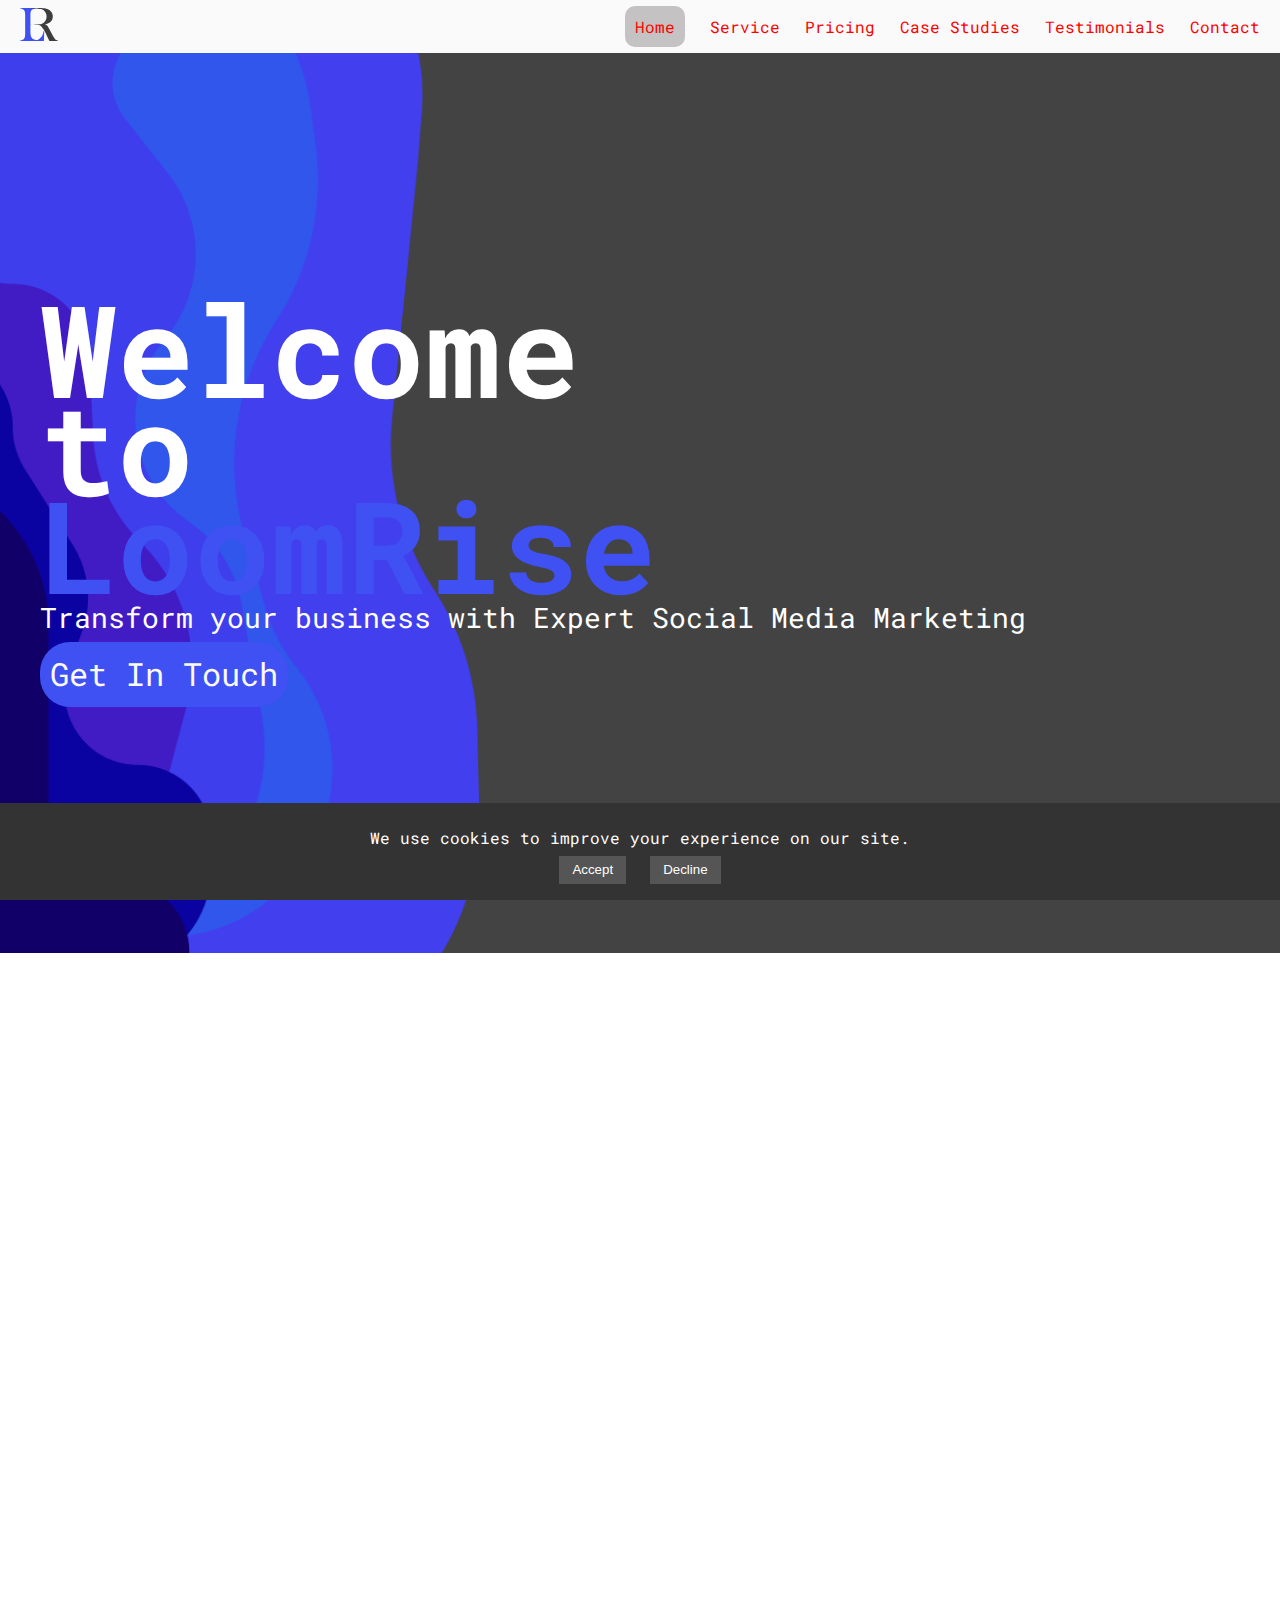
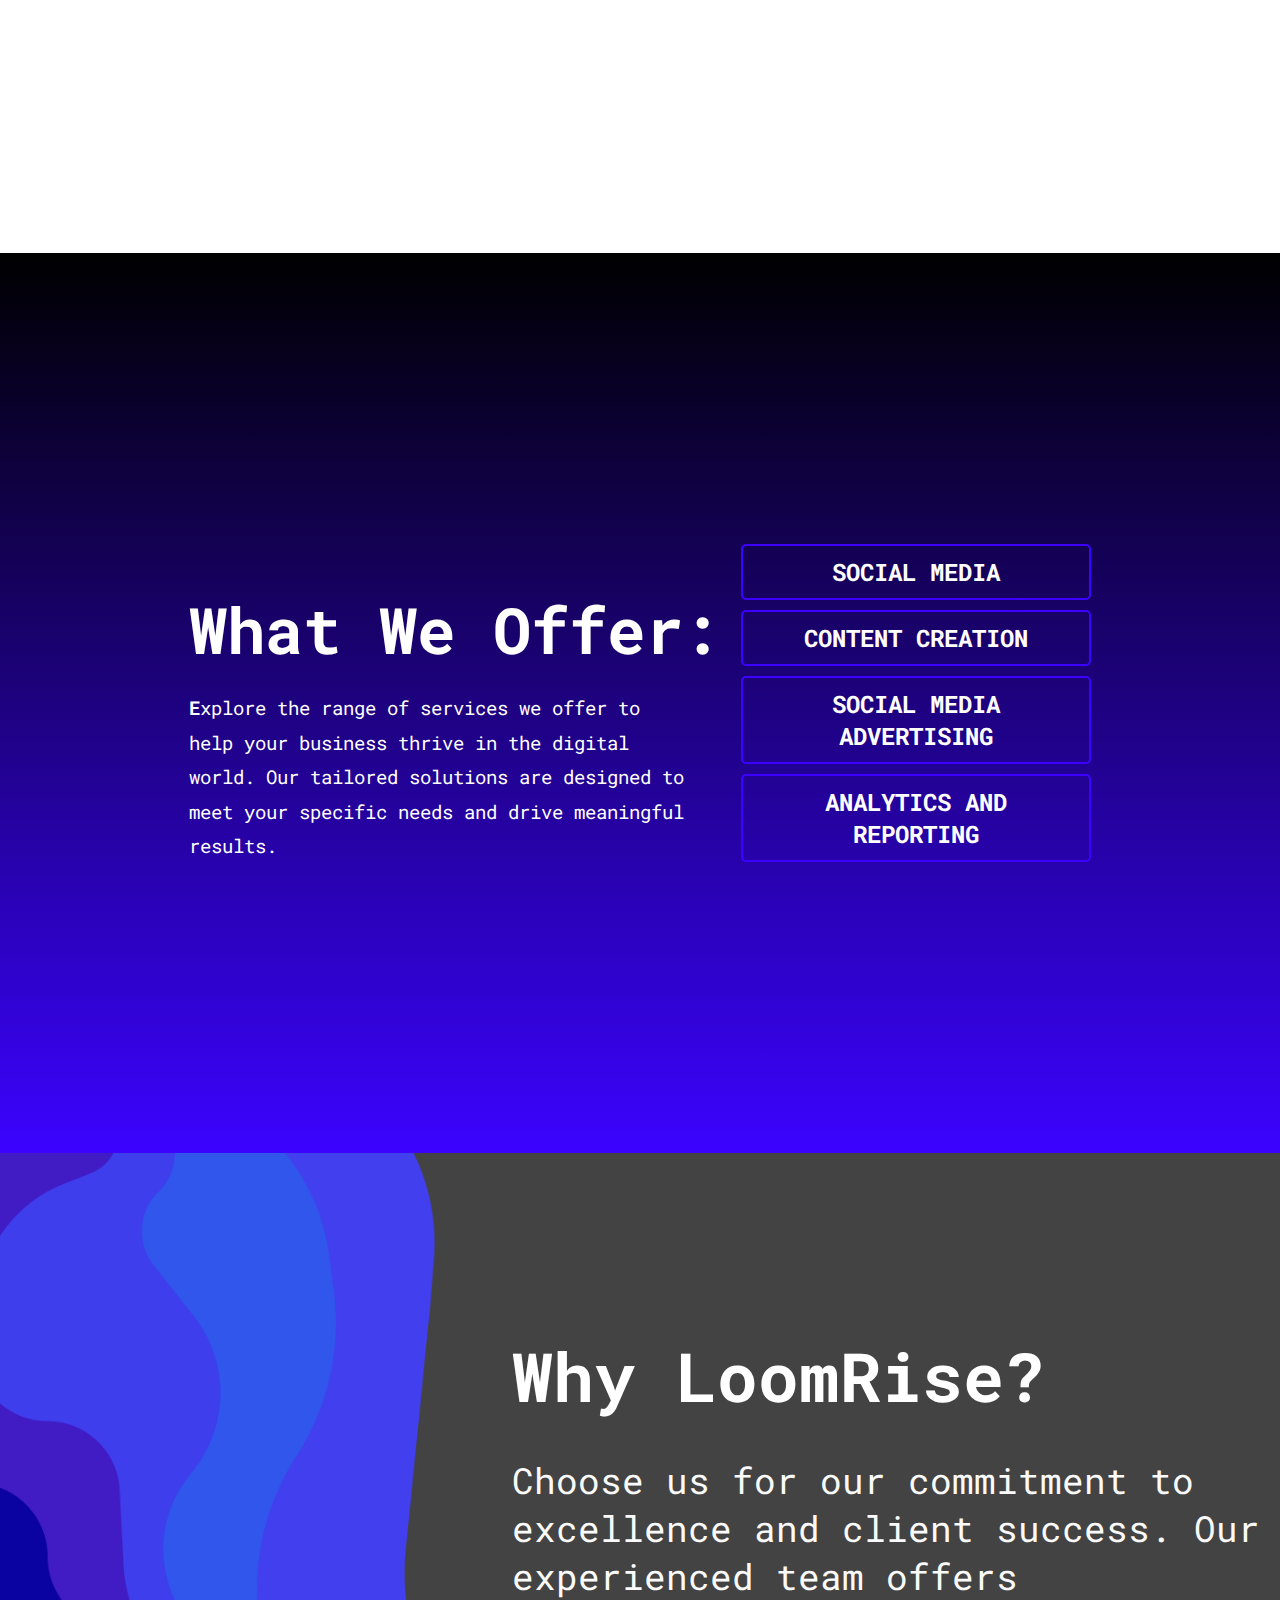
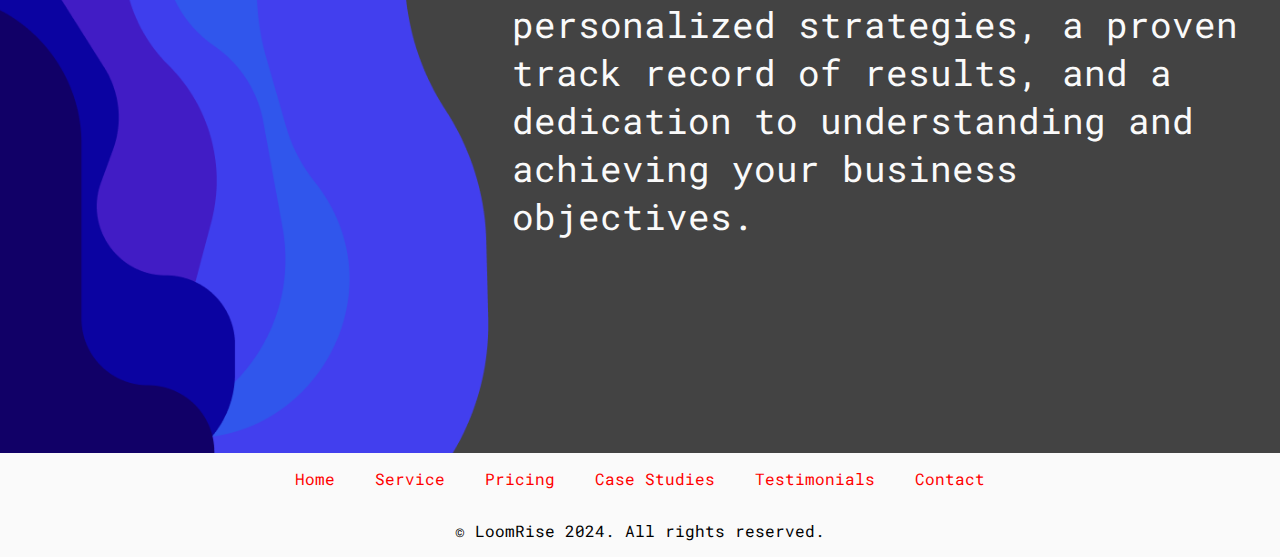
==== commit 0b7f11ac: "fixes" ====
--- a/index.html
+++ b/index.html
@@ -2,7 +2,7 @@
 <html lang="en">
   <head>
     <meta charset="UTF-8">
-    <link rel="stylesheet" type="text/css" href="css/home.css">
+    <link rel="stylesheet" type="text/css" href="css/index.css">
     <link rel="stylesheet" type="text/css" href="css/general.css">
     <meta name="viewport" content="width=device-width, initial-scale=1.0">
     <meta name="author" content="Rashid Ismayilzada">
--- a/css/index.css
+++ b/css/index.css
@@ -0,0 +1,331 @@
+* {
+  box-sizing: border-box;
+}
+
+body {
+  margin: 0;
+  padding: 0;
+}
+
+.hero-page {
+  background-image: url("/img/why-loom-rise.png");
+  min-height: 100vh;
+  background-position: center;
+  background-size: cover;
+  position: relative;
+  overflow: hidden;
+  background-color: #3d3d3d;
+}
+
+#get-in-touch {
+  background-color: #3f51f2;
+  border-radius: 30px;
+  max-width: 260px;
+  height: 65px;
+  border: none;
+  font-size: 32px;
+  color: #fafafa;
+  text-decoration: none;
+  padding: 10px;
+}
+
+#get-in-touch:hover {
+  background-color: #fafafa;
+  color: #3f51f2;
+}
+
+#about-us {
+  background-color: #fafafa;
+  border-radius: 30px;
+  max-width: 260px;
+  height: 65px;
+  border: none;
+  font-size: 32px;
+  color: #3f51f2;
+}
+
+.hero-container {
+  display: flex;
+  justify-content: center;
+  align-items: flex-start;
+  min-height: 100vh; /* This ensures the section takes up full viewport height */
+  flex-direction: column;
+  padding-left: 80px;
+}
+
+.hero-container h2 {
+  max-width: 779px;
+  color: #fff;
+  font-size: 128px;
+  font-style: normal;
+  font-weight: 700;
+  line-height: 98px; /* 76.563% */
+  margin: 0;
+  word-spacing: 10px;
+}
+
+.hero-container p {
+  max-width: 644px;
+  margin: 20px 0px;
+
+  color: #fff;
+  -webkit-text-stroke-width: 1;
+  -webkit-text-stroke-color: #000;
+  font-size: 36px;
+  font-style: normal;
+  font-weight: 400;
+  line-height: 100%; /* 36px */
+}
+
+#hero-page {
+  color: #3f51f2;
+  font-size: 128px;
+  font-style: normal;
+  font-weight: 700;
+  line-height: 98px;
+}
+
+@media (max-width: 1390px) {
+  .hero-container {
+    padding-left: 40px; /* Reduce padding for smaller screens */
+  }
+
+  .hero-container h1 {
+    font-size: 64px; /* Adjust for readability */
+    line-height: 80px;
+  }
+
+  .hero-container span {
+    font-size: 64px;
+    line-height: 80px;
+  }
+
+  .hero-container p {
+    font-size: 28px;
+    max-width: 90%; /* Allow text to flow better on narrow screens */
+    margin: 10px 0; /* Less margin on smaller screens */
+  }
+}
+
+
+
+@media (max-width: 768px) {
+  .hero-container {
+    padding-left: 20px;
+  }
+
+  .hero-container h1 {
+    font-size: 36px;
+    line-height: 40px;
+  }
+
+  .hero-container span {
+    font-size: 36px;
+    line-height: 20px;
+  }
+}
+
+/* Who Are We Adjustments */
+.who-are-we {
+  position: relative;
+  min-height: 100vh;
+  padding: 0 20px;
+
+  overflow: hidden;
+}
+
+.background-video {
+  position: absolute;
+  top: 0;
+  left: 0;
+  width: 100%;
+  height: 100%;
+  object-fit: cover;
+  z-index: -1;
+}
+
+.who-content {
+  position: relative;
+  z-index: 1;
+  padding: 20px;
+}
+
+.who-content h1,
+.who-content p {
+  color: #fff;
+}
+
+.who-are-we h2 {
+  font-size: 128px;
+  line-height: 150%;
+  padding-left: 20px;
+  margin: 0;
+  padding-top: 50px;
+  color: #fff;
+}
+
+.who-are-we p {
+  font-size: 36px;
+  padding-left: 20px;
+}
+
+@media (max-width: 768px) {
+  .who-are-we h2 {
+    font-size: 48px;
+    line-height: 120%;
+  }
+
+  .who-are-we p {
+    font-size: 24px;
+  }
+}
+.service-overview {
+  margin: 0;
+  padding: 0;
+  background: linear-gradient(to bottom, black, #3b03ff);
+  color: white;
+  display: flex;
+  justify-content: center;
+  align-items: center;
+  height: 100vh;
+  padding: 0 5%;
+  gap: 20px;
+}
+
+.service-overview p::first-letter{
+  font-weight: bold;
+}
+
+.offers h3 {
+  font-size: 4rem;
+  margin-bottom: 20px;
+}
+
+.offers p {
+  font-size: 1.2rem;
+  max-width: 500px;
+  line-height: 1.8;
+}
+
+.service-container {
+  display: flex;
+  flex-direction: column;
+  text-transform: uppercase;
+}
+
+.service-container h2 {
+  margin: 5px 0;
+  font-size: 1.5rem;
+  padding: 10px 20px;
+  border: 2px solid #3b03ff;
+  border-radius: 5px;
+  width: 350px;
+  text-align: center;
+  transition: background-color 0.3s ease;
+}
+
+.service-container h2:hover {
+  background-color: #3b03ff;
+  cursor: pointer;
+}
+
+@media (max-width: 768px) {
+  .service-overview {
+    flex-direction: column;
+  }
+}
+
+.why-loom-rise {
+  background-image: url(/img/Why\ Loom\ Rise.png);
+  min-height: 100vh;
+  background-position: center;
+  overflow: hidden;
+  position: relative;
+  background-size: cover;
+}
+
+.why-loom-rise h3 {
+  margin: 0;
+  color: #fff;
+  font-size: 68px;
+}
+
+.why-loom-rise span {
+  color: #3f51f2;
+  font-style: normal;
+  font-weight: bold;
+  line-height: 150%;
+  letter-spacing: -0.88px;
+}
+
+.why-loom-rise p {
+  color: #fafafa;
+  font-size: 36px;
+}
+
+.why-loom-rise article {
+  min-width: 100vw;
+  min-height: 100vh;
+  font-size: 18px;
+  display: flex;
+  flex-direction: column;
+  justify-content: center;
+  padding-left: 40vw;
+}
+
+@media (max-width: 1200px) {
+  .why-loom-rise article {
+    padding-left: 40%;
+    padding-right: 48px;
+  }
+  .why-loom-rise h1 {
+    font-size: 64px;
+  }
+  .why-loom-rise p {
+    font-size: 28px;
+  }
+}
+
+@media (max-width: 992px) {
+  .why-loom-rise article {
+    padding-left: 30%;
+    padding-right: 32px;
+  }
+  .why-loom-rise h1 {
+    font-size: 48px;
+  }
+  .why-loom-rise p {
+    font-size: 24px;
+    padding-bottom: 80px;
+  }
+}
+
+@media (max-width: 768px) {
+  .why-loom-rise article {
+    padding-left: 20%;
+    padding-right: 24px;
+  }
+  .why-loom-rise h1 {
+    font-size: 36px;
+    line-height: 120%;
+  }
+  .why-loom-rise p {
+    font-size: 20px;
+    padding-bottom: 60px;
+  }
+}
+
+@media (max-width: 576px) {
+  .why-loom-rise article {
+    padding-left: 10%;
+    padding-right: 16px;
+  }
+  .why-loom-rise h1 {
+    font-size: 28px;
+    line-height: 120%;
+  }
+  .why-loom-rise p {
+    font-size: 18px;
+    padding-bottom: 40px;
+  }
+}
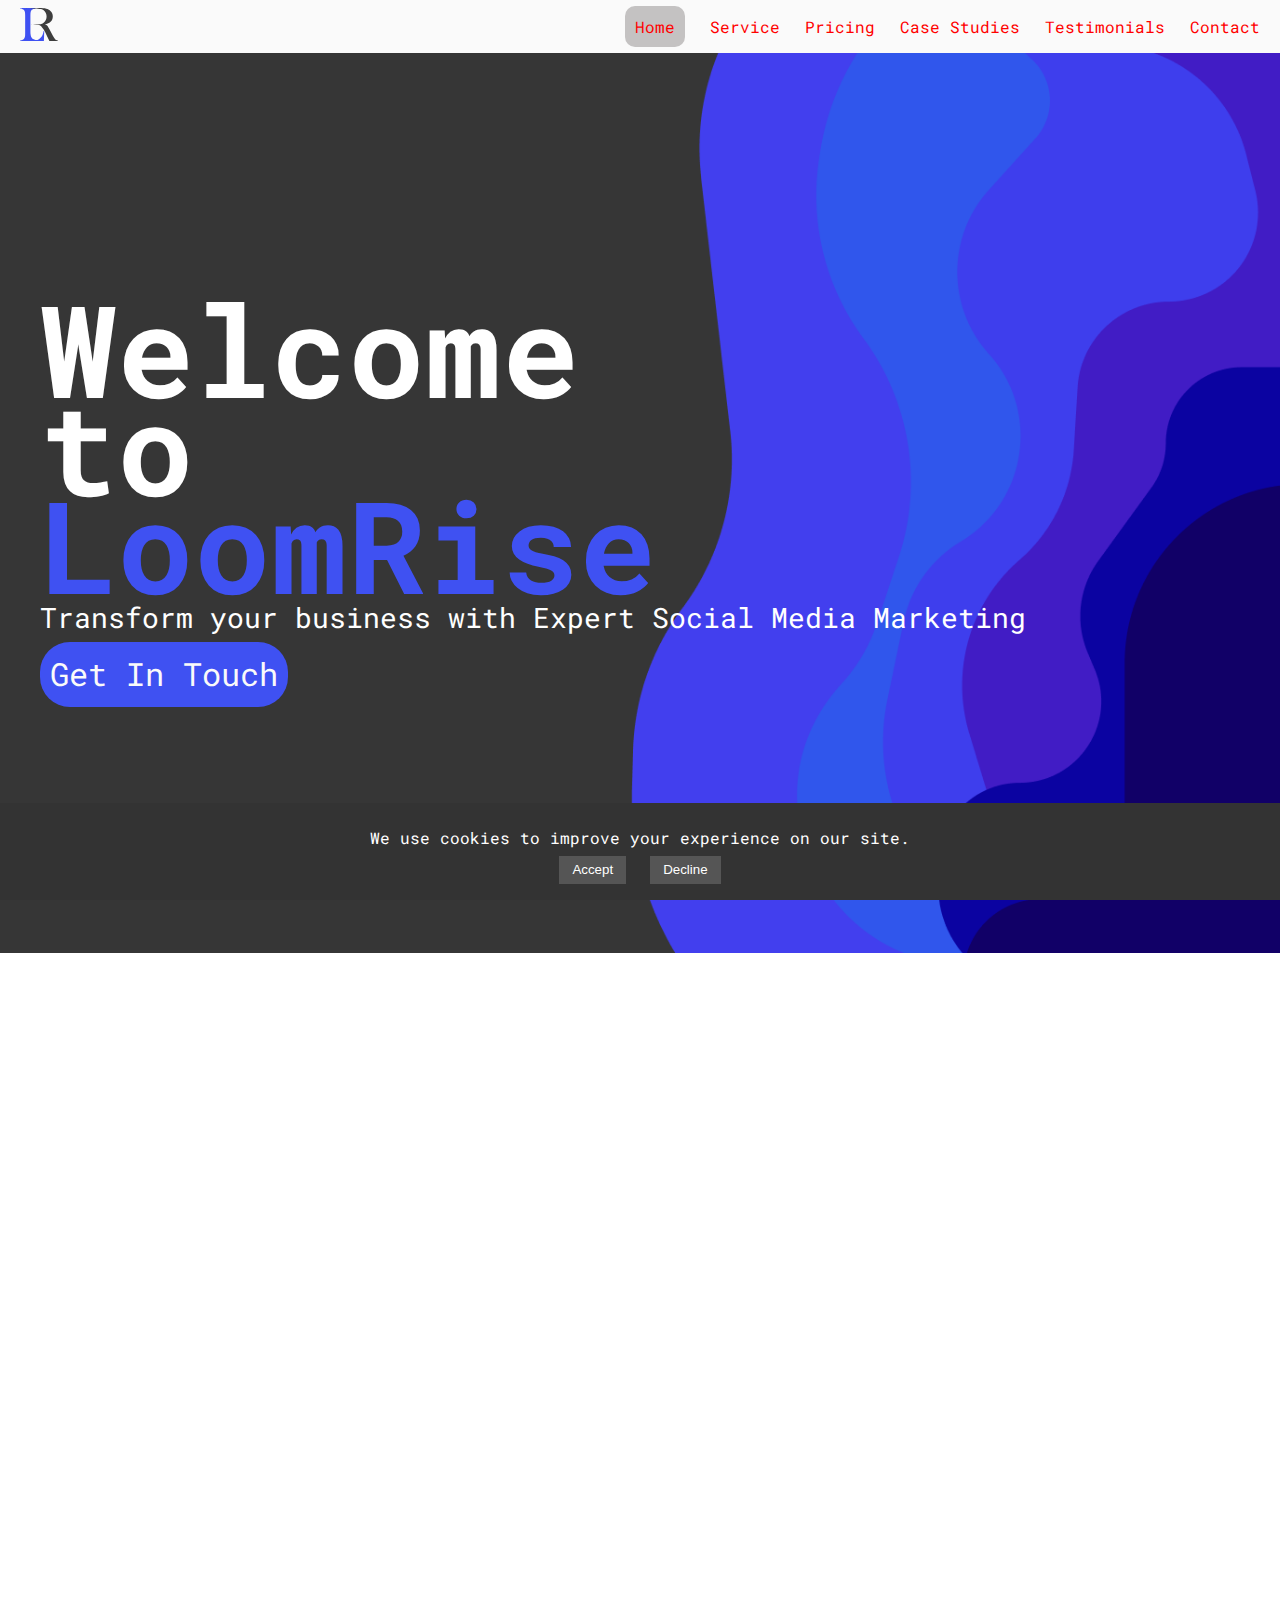
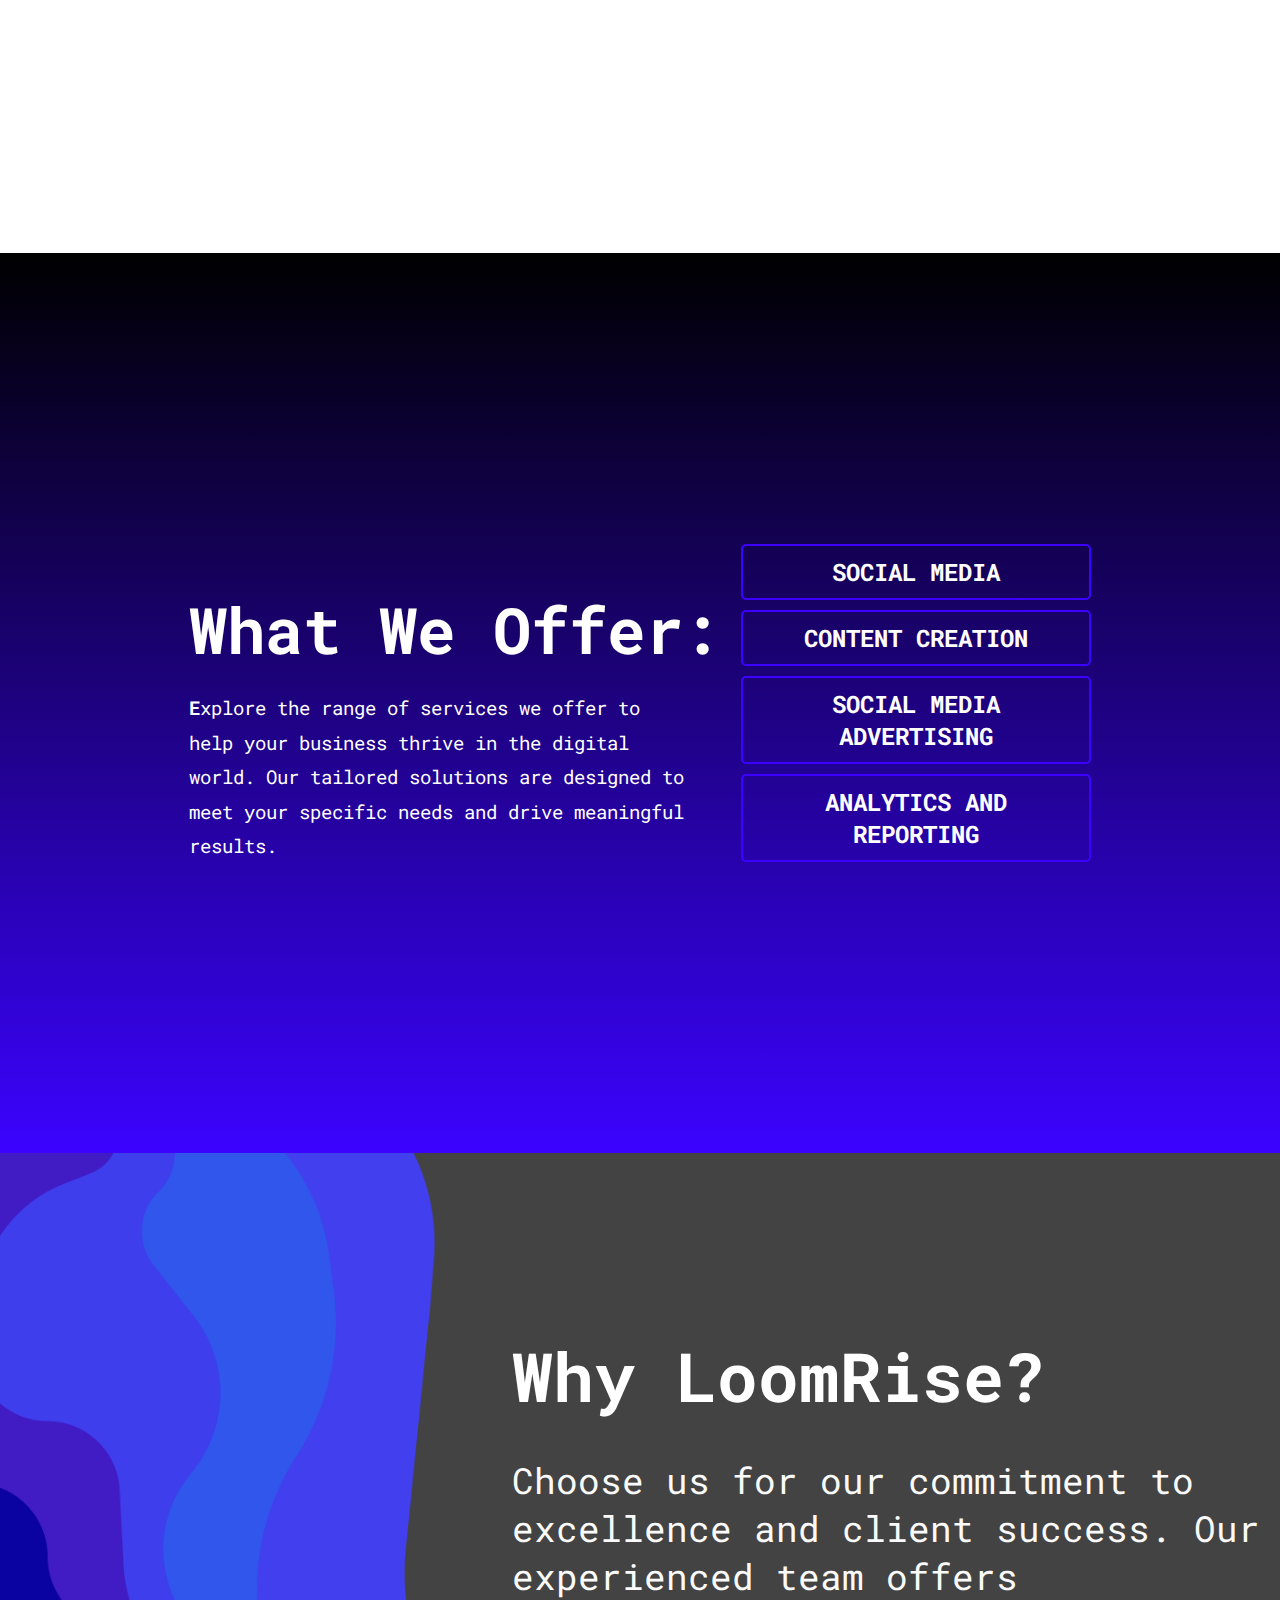
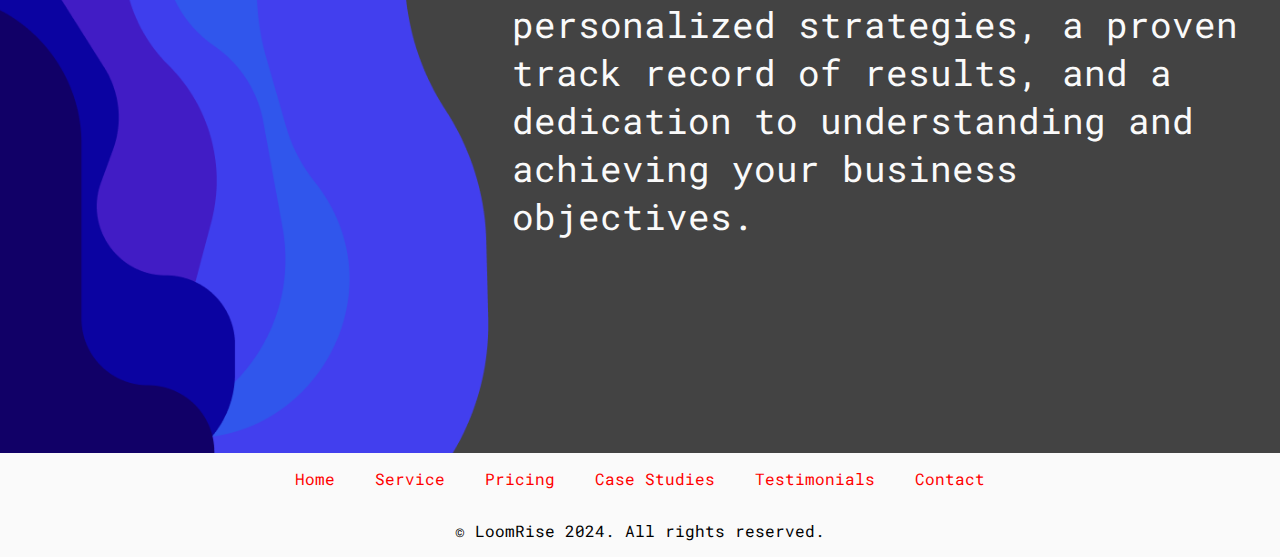
==== commit ab249dab: "Changed the format of CSS files to a single filed" ====
--- a/index.html
+++ b/index.html
@@ -3,7 +3,6 @@
   <head>
     <meta charset="UTF-8">
     <link rel="stylesheet" type="text/css" href="css/index.css">
-    <link rel="stylesheet" type="text/css" href="css/general.css">
     <meta name="viewport" content="width=device-width, initial-scale=1.0">
     <meta name="author" content="Rashid Ismayilzada">
     <meta name="description" content="LoomRise helps businesses grow through expert social media marketing and tailored strategies for brand visibility.">
@@ -11,7 +10,7 @@
     <link rel="shortcut icon" href="img/loom-rise-favicon-v2.svg" type="image/x-icon">
     <title>LoomRise</title>
   </head>
-  <body>
+  <body id="home-page">
     <!-- Home Page -->
     <section class="hero-page">
       <h2 class="visually-hidden">Hero Section</h2>
--- a/css/index.css
+++ b/css/index.css
@@ -1,3 +1,5 @@
+@import url("https://fonts.googleapis.com/css2?family=Roboto+Mono:ital,wght@0,100..700;1,100..700&display=swap");
+
 * {
   box-sizing: border-box;
 }
@@ -5,10 +7,407 @@
 body {
   margin: 0;
   padding: 0;
+  font-family: "Roboto Mono", monospace;
+}
+
+.visually-hidden {
+  position: absolute;
+  width: 1px;
+  height: 1px;
+  margin: -1px;
+  padding: 0;
+  overflow: hidden;
+  clip: rect(0, 0, 0, 0);
+  border: 0;
+}
+
+h1 {
+  font-size: 36px;
+}
+
+h2 {
+  font-size: 30px;
+}
+
+h3 {
+  font-size: 24px;
+}
+
+h4 {
+  font-size: 20px;
+}
+
+h5 {
+  font-size: 16px;
+}
+
+h6 {
+  font-size: 12px;
+}
+
+p {
+  font-size: 16px;
+}
+
+/* Font size for tablets */
+@media (max-width: 1200px) {
+  p {
+    font-size: 15px;
+  }
+
+  h1 {
+    font-size: 28px;
+  }
+
+  h2 {
+    font-size: 22px;
+  }
+}
+
+/* Font size for mobile devices */
+@media (max-width: 768px) {
+  p {
+    font-size: 14px;
+  }
+
+  h1 {
+    font-size: 24px;
+  }
+
+  h2 {
+    font-size: 20px;
+  }
+}
+
+.header {
+  display: flex;
+  justify-content: space-between;
+  align-items: center;
+  background-color: #fafafa;
+  overflow: hidden;
+}
+
+.logo-image {
+  width: 38px;
+  height: auto;
+  margin-left: 20px;
+}
+
+.top-nav {
+  margin-right: 20px;
+  font-family: "Roboto Mono", monospace;
+  font-size: 16px;
+  display: flex; /* Add this to make the nav items horizontal */
+  gap: 50px; /* Adds spacing between the list items */
+}
+
+.top-nav li {
+  display: inline;
+  list-style-type: none;
+  gap: 20px;
+}
+
+.top-nav ul {
+  display: flex;
+  gap: 25px;
+}
+
+.top-nav a {
+  text-decoration: none;
+  color: black;
+  border-radius: 10px;
+}
+
+.top-nav a:hover {
+  background-color: #c4c2c2;
+  border-radius: 10px;
+  padding: 10px;
+  color: white;
+}
+
+.active {
+  background-color: #c4c2c2;
+  color: white;
+  border-radius: 10px;
+  padding: 10px;
+}
+
+/* Hamburger Menu Styles */
+.hamburger {
+  display: none; /* Hide the hamburger by default */
+  font-size: 30px;
+  background: none;
+  border: none;
+  cursor: pointer;
+}
+
+footer {
+  display: flex;
+  flex-direction: column;
+  text-align: center;
+  font-family: "Roboto Mono", monospace;
+  background-color: #fafafa;
+}
+
+.footer-navigation {
+  display: flex;
+  flex-wrap: wrap;
+  justify-content: center;
+  align-items: center;
+  gap: 20px;
+  padding: 10px 35px;
+}
+
+.footer-navigation a {
+  text-decoration: none;
+  color: #000000;
+  padding: 5px 10px;
+}
+
+.footer-navigation a:hover {
+  color: #3f51f2;
+}
+
+@media (max-width: 768px) {
+  .footer-navigation {
+    flex-direction: column;
+    gap: 10px;
+  }
+  article {
+    font-size: 16px;
+  }
+}
+
+a:link {
+  color: red;
+}
+
+#cookie-message {
+  position: fixed;
+  bottom: 0;
+  left: 0;
+  width: 100%;
+  background-color: #333;
+  color: #fff;
+  padding: 1em;
+  text-align: center;
+  z-index: 9999;
+}
+
+#cookie-message p {
+  margin: 0;
+  padding: 0.5em 0;
+}
+
+#cookie-message button {
+  background-color: #555;
+  color: #fff;
+  border: none;
+  padding: 0.5em 1em;
+  margin: 0 0.5em;
+  cursor: pointer;
+}
+
+#cookie-message button:hover {
+  background-color: #777;
+}
+
+
+/* Hide the buttons by default */
+.accept-button,
+.decline-button {
+    display: none;
+}
+
+/* Use the checkbox to control the visibility */
+#toggle-cookie-buttons:checked ~ .accept-button,
+#toggle-cookie-buttons:checked ~ .decline-button {
+    display: inline-block;
+}
+
+/* Case Studies page */
+.case-studies {
+  background-image: url("../img/chess.jpeg"); 
+  background-size: cover;
+  background-position: center;
+  color: #ffffff;
+}
+
+.case-studies > article {
+  display: flex;
+  justify-content: space-between;
+  align-items: center;
+  min-height: 80vh;
+  min-width: 100vw;
+}
+
+.case-studies p {
+  margin: 0;
+  font-size: 35px;
+
+
+}
+
+.right {
+    text-align: right;
+}
+
+/* Section: Client Success Stories */
+.clients {
+  background-color: #001f8e;
+  color: #ffffff;
+  padding: 50px 20px;
+  display: grid;
+  grid-template-columns: 1fr;
+  gap: 50px;
+}
+
+.clients section {
+  display: flex;
+  flex-wrap: wrap;
+  align-items: flex-start;
+  gap: 20px;
+  padding: 20px;
+  border: 2px solid #ffffff;
+}
+
+.clients img {
+  max-width: 200px;
+  border-radius: 8px;
+}
+
+.clients article {
+  flex: 1;
+}
+
+.clients h4 {
+  font-size: 2rem;
+  font-weight: bold;
+  margin-bottom: 15px;
+}
+
+.clients h5 {
+  font-size: 1.2rem;
+  font-weight: bold;
+  margin-bottom: 5px;
+}
+
+.clients p {
+  font-size: 1rem;
+  line-height: 1.5;
+}
+
+.call-to-action {
+  background-color: #000000;
+  color: #ffffff;
+  text-align: center;
+  padding: 40px 20px;
+}
+
+.call-to-action p {
+  font-size: 1.8rem;
+  margin-bottom: 20px;
+}
+
+.call-to-action button {
+  background-color: #0000ff;
+  color: #ffffff;
+  border: none;
+  padding: 15px 30px;
+  font-size: 1.2rem;
+  border-radius: 30px;
+  cursor: pointer;
+}
+
+.call-to-action button:hover {
+  background-color: #4f00ff;
+}
+
+@media (max-width: 768px){
+  #case-studies-page{
+    font-size: small;
+  }
+}
+
+
+/* Contact Page */
+#contact-page {
+  background: linear-gradient(to right, blue, #000000);
+}
+
+.main-container {
+  min-height: 100vh;
+}
+
+form {
+  position: relative;
+  background-color: #fff;
+  padding: 20px;
+  border-radius: 8px;
+  box-shadow: 0 4px 10px rgba(0, 0, 0, 0.1);
+  width: 100%;
+  max-width: 400px;
+  float: right;
+  margin-top: 100px;
+  margin-right: 40%;
+}
+
+legend {
+  font-size: 1.5rem;
+  margin-bottom: 10px;
+}
+
+label {
+  display: block;
+  margin-bottom: 5px;
+  font-weight: bold;
+}
+
+input[type="text"],
+input[type="email"],
+textarea {
+  width: 100%;
+  padding: 10px;
+  margin-bottom: 15px;
+  border: 1px solid #ccc;
+  border-radius: 4px;
+}
+
+textarea {
+  resize: vertical;
+  max-height: 200px;
+}
+
+input[type="submit"] {
+  background-color: white;
+  color: black;
+  padding: 10px 15px;
+  border: none;
+  border-radius: 4px;
+  cursor: pointer;
+  font-size: 1rem;
+}
+
+input[type="submit"]:hover {
+  background-color: blue;
+  color: white;
+}
+
+
+@media (max-width: 768px) {
+  form {
+      margin: 100px;
+  }
+}
+
+/* Home Page */
+ #home-page {
+  margin: 0;
+  padding: 0;
 }
 
 .hero-page {
-  background-image: url("/img/why-loom-rise.png");
+  background-image: url("../img/hero-page.png");
   min-height: 100vh;
   background-position: center;
   background-size: cover;
@@ -236,7 +635,7 @@
 }
 
 .why-loom-rise {
-  background-image: url(/img/Why\ Loom\ Rise.png);
+  background-image: url(../img/why-loom-rise.png);
   min-height: 100vh;
   background-position: center;
   overflow: hidden;
@@ -329,3 +728,286 @@
     padding-bottom: 40px;
   }
 }
+
+
+/* Pricing page */
+#pricing-page {
+  background: linear-gradient(to left, #0D0060, #000000);
+}
+
+.main-section {
+  height: 100vh;
+}
+
+.pricing {
+  display: flex;
+  min-height: 100vh;
+  align-items: center;
+  justify-content: center;
+  color: white;
+  text-indent: 1px;
+  padding: 0px 125px;
+  gap: 60px;
+}
+
+.pricing article {
+  display: flex;
+  justify-content: space-between;
+  flex-direction: column;
+  align-items: center;
+  border-width: 2px;
+  border-color: white;
+  border-radius: 40px;
+  border-style: dashed;
+  height: 710px;
+  width: 351px;
+  min-height: 710px;
+  min-width: 351px;
+  padding: 50px;
+}
+
+.pricing article h3 {
+  padding-top: 93px;
+  font-size: 32px;
+  padding-bottom: 24px;
+  margin: 0;
+}
+
+.main-details {
+  border-bottom: 2px solid;
+  padding-bottom: 22px;
+  margin: 0;
+  font-size: 16px;
+}
+
+.extra-details {
+  margin: 0;
+  font-size: 14px;
+}
+
+.pricing article a {
+  text-decoration: none;
+  color: white;
+  border: 1px solid white;
+  border-radius: 40px;
+  padding: 8px 15px;
+  transition: all;
+  -webkit-transition: all 0.3s ease;
+}
+
+.pricing article a:hover {
+  background-color: blue;
+  transition: all;
+  -webkit-transition: all 0.3s ease;
+}
+
+@media (max-width: 1200px) {
+  .main-section {
+    min-height: 280vh;
+  }
+  
+  .pricing {
+    padding-top: 25px;
+    flex-direction: column;
+  }
+}
+
+/* Servicing Page */
+#service-page{
+  background: linear-gradient(to bottom, #0D0060, #1E1747, #000000);
+}
+
+/* First Page */
+.service-description figure img{
+  width: 595px;
+  height: 400px;
+  min-width: 595px;
+  min-height: 400px;
+  object-fit: cover;
+  border-radius: 40px;
+  border: 4px solid blue;
+}
+
+.our-services {
+  min-height: 100vh;
+}
+
+.our-services article {
+  color: white;
+  min-width: 100vw;
+  display: flex;
+  justify-content: center;
+  flex-direction: column;
+  padding: 200px;
+}
+
+.our-services article h2 {
+  margin: 0;
+  font-size: 100px;
+}
+
+.our-services article p {
+  font-size: 40px;
+}
+
+/* Page 2 */
+.service-description {
+  color: white;
+}
+
+.service-description figure{
+  display: flex;
+  align-items: center;
+  justify-content: center;
+  gap: 40px;
+  padding: 100px 200px 100px 100px;
+  margin: 0;
+}
+
+.reversed {
+  flex-direction: row-reverse;
+}
+
+.service-description figure h2 {
+  font-size: 36px;
+}
+
+.service-description figure p {
+  font-size: 20px;
+}
+
+@media (max-width: 1200px) {
+  .service-description figure img {
+    border: 3px solid blue;
+  }
+
+  .service-description figure{
+    flex-direction: column;
+    padding: 50px;
+    text-align: justify;
+  }
+  
+  .reversed {
+    flex-direction: column-reverse;
+  }
+}
+
+@media (max-width: 768px) {
+  .our-services{
+    min-height: 40vh;
+  }
+
+  .service-description figure img {
+    width: 258px;
+    height: 173px;
+    min-width: 258px;
+    min-height: 173px;
+    border: 2px solid blue;
+  }
+
+  .service-description figure h2 {
+    font-size: 24px;
+  }
+  
+  .service-description figure p {
+    font-size: 16px;
+  }
+
+  .our-services article h2 {
+    margin: 0;
+    font-size: 40px;
+  }
+  
+  .our-services article p {
+    font-size: 20px;
+  }
+  
+  .our-services article {
+    padding: 25px;
+    
+  }
+}
+
+
+/* Testimonials page */
+section.testimonial {
+  border-radius: 10px;
+  background: radial-gradient(circle, #1e1e42, #121212);
+}
+
+.testimonial-2 {
+  background: radial-gradient(circle, #223a6f, #121212);
+}
+
+.testimonial-3 {
+  background: radial-gradient(circle, #44214d, #121212);
+}
+
+.testimonial figure {
+  border-bottom: 2px solid black;
+  height: 33vh;
+  padding: 30px 60px;
+  text-indent: 20px;
+}
+
+#testimonials-page blockquote {
+  color: white;
+}
+
+#testimonials-page figure {
+  display: grid;
+  grid-template-columns: 1fr auto; /* fr means that it will grow and take as much content as possible*/
+  align-items: center;
+  gap: 20px;
+  margin: 0;
+}
+
+#testimonials-page blockquote {
+  margin: 0;
+  font-size: 1.2em;
+  max-width: 600px;
+  font-style: italic;
+}
+
+#testimonials-page figcaption {
+  display: flex;
+  flex-direction: column;
+  justify-content: center;
+  align-items: flex-end;
+  text-align: right;
+  color: #ccc;
+}
+
+#testimonials-page figcaption .company,
+#testimonials-page figcaption .position {
+  display: block;
+  margin: 5px 0;
+}
+
+#testimonials-page img.logo {
+  width: 100px;
+  height: 100px;
+  border-radius: 50%;
+  border: 2px solid #fff;
+  margin-top: 10px;
+}
+
+@media (max-width: 1200px) {
+  .testimonial figure {
+      padding: 20px 50px;
+  }
+}
+
+@media (max-width: 768px) {
+  #testimonials-page blockquote {
+      font-size: 0.8em;
+  }
+
+  .testimonial figure {
+      min-width: 50vw;
+  }
+  
+  .company, .position {
+      font-size: 0.6em;
+  }
+}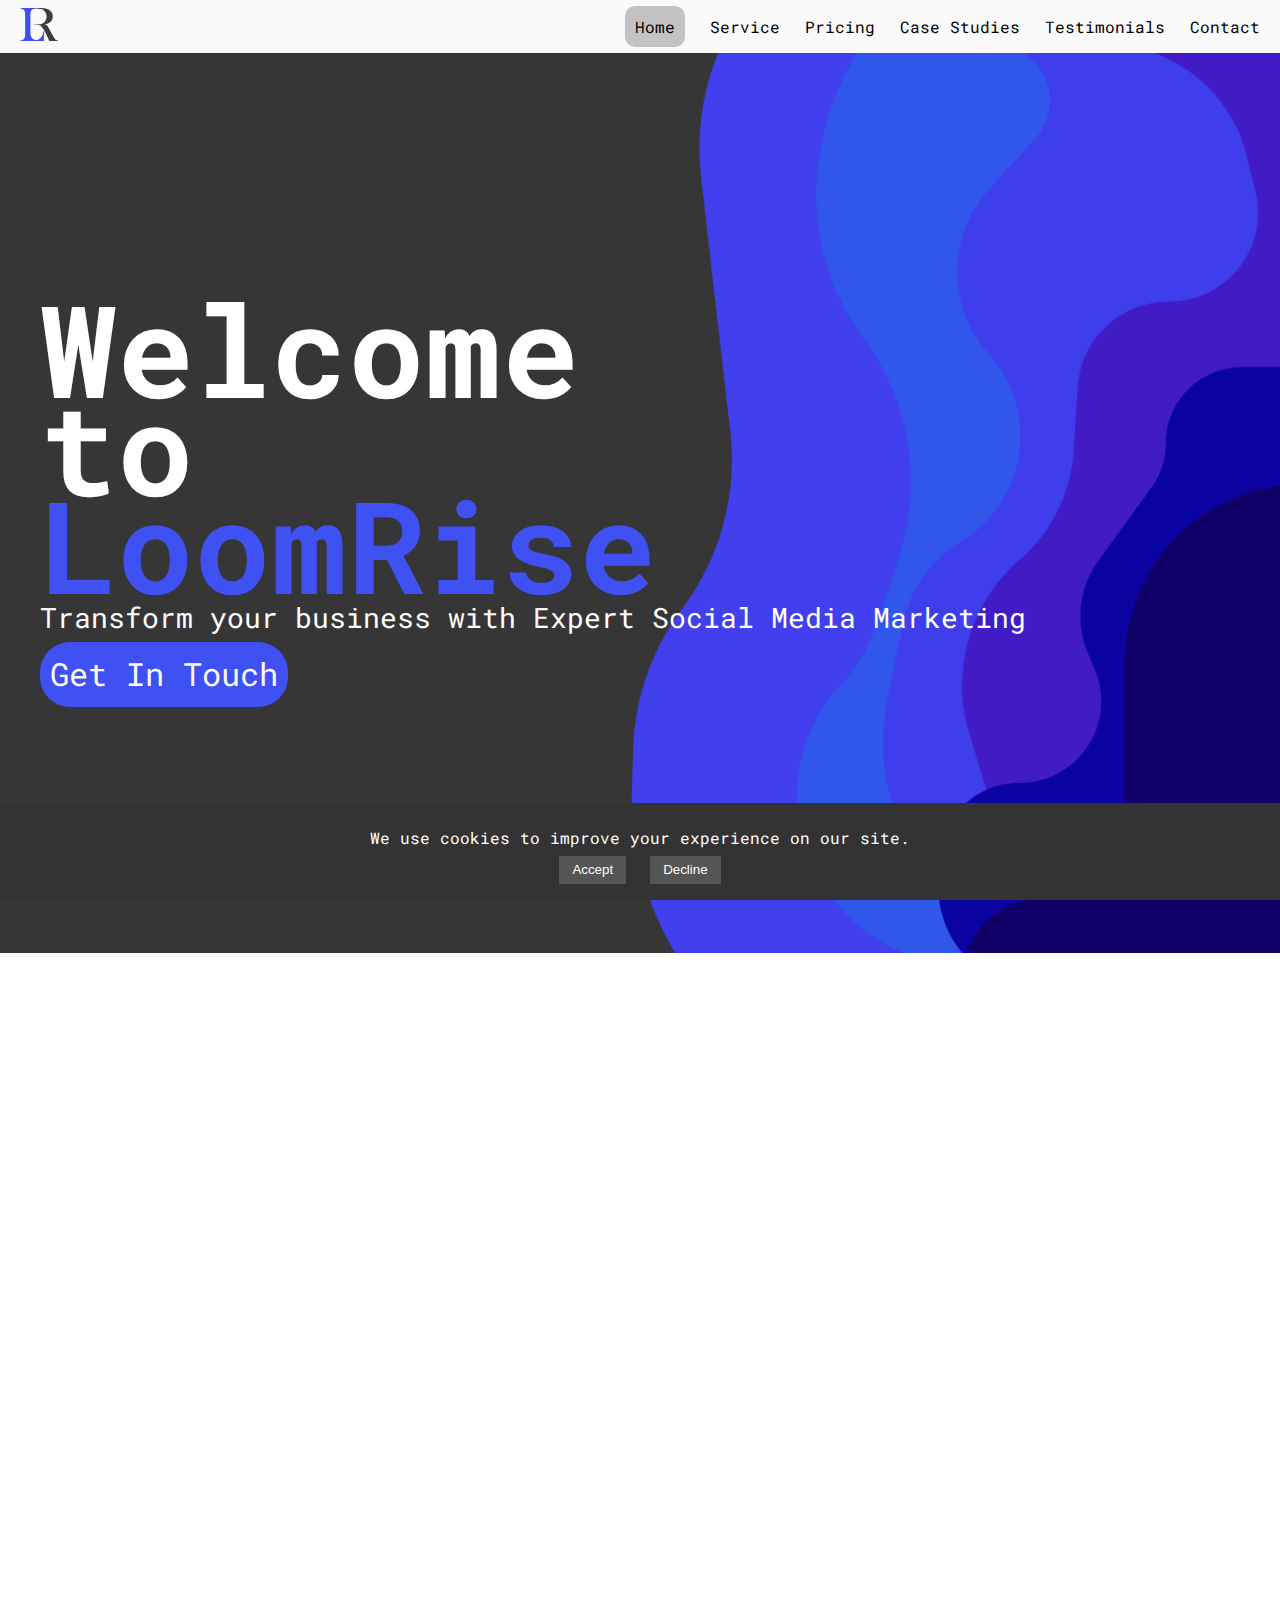
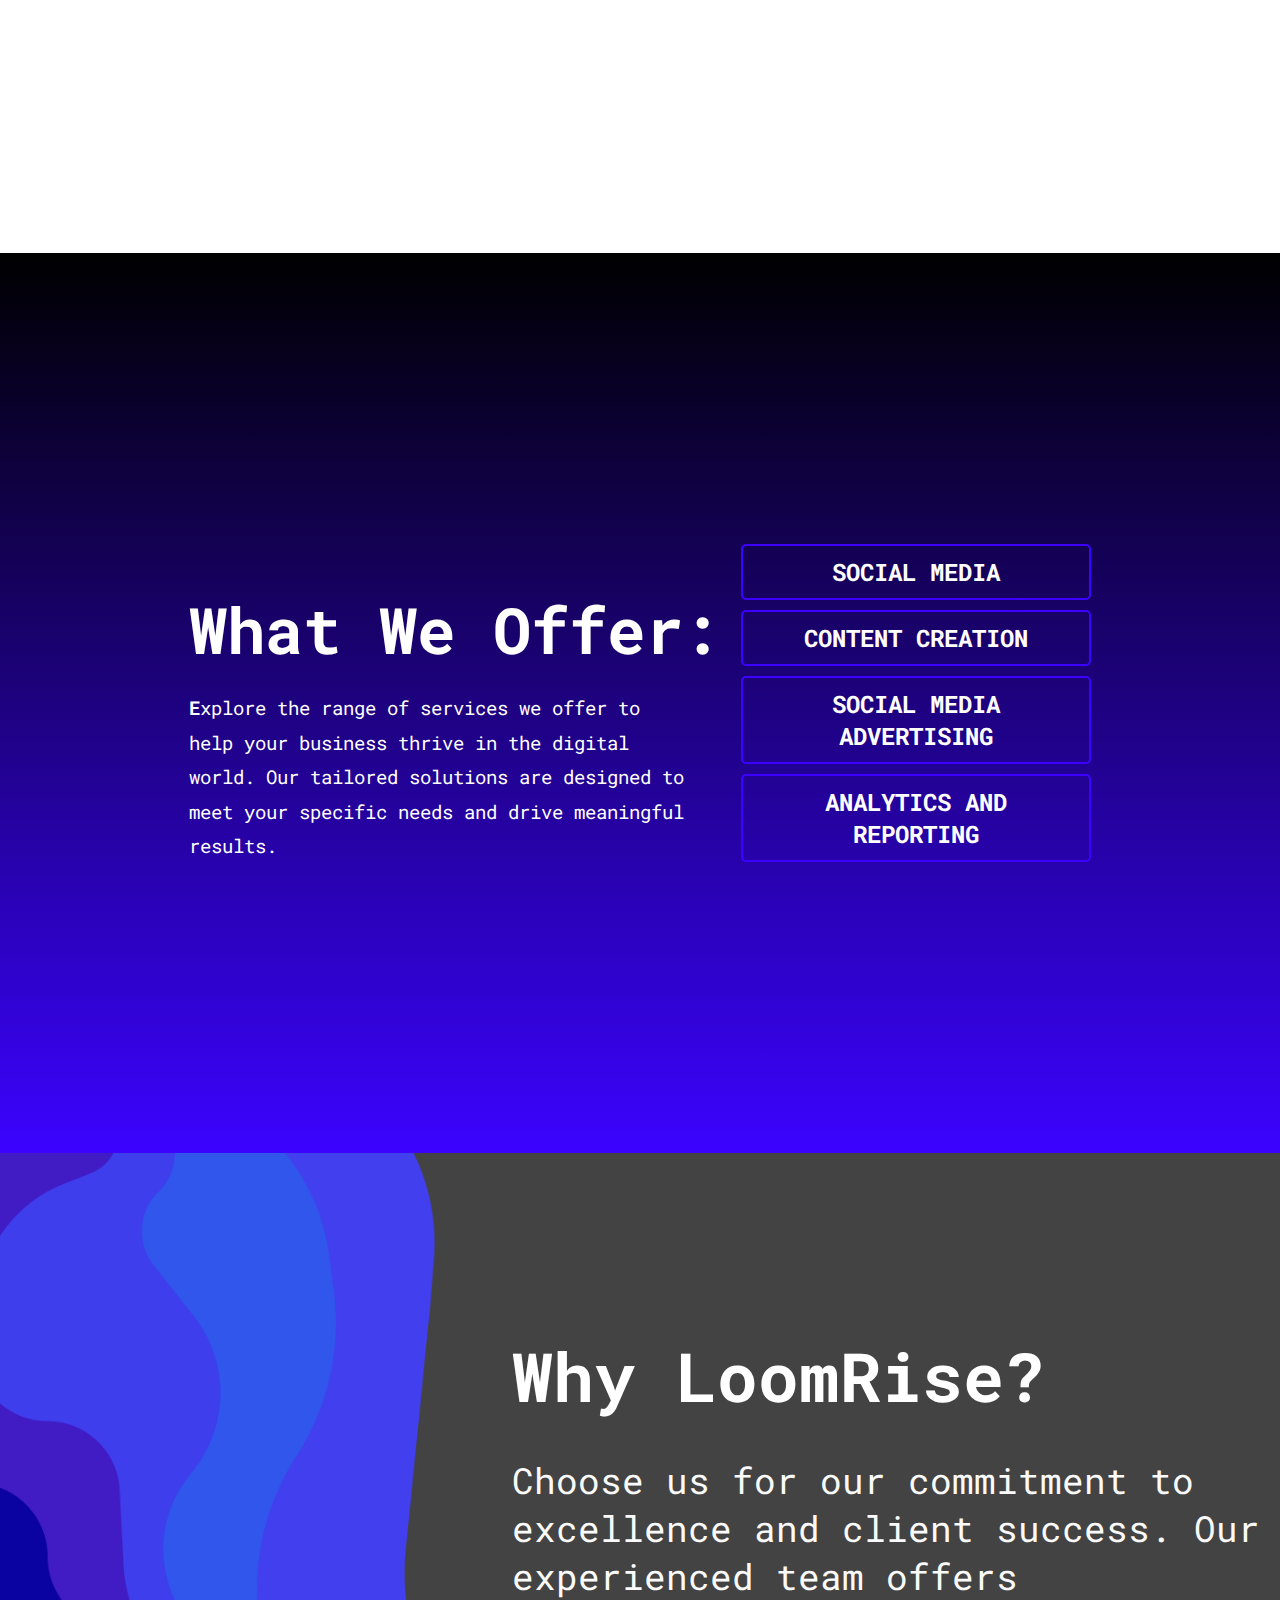
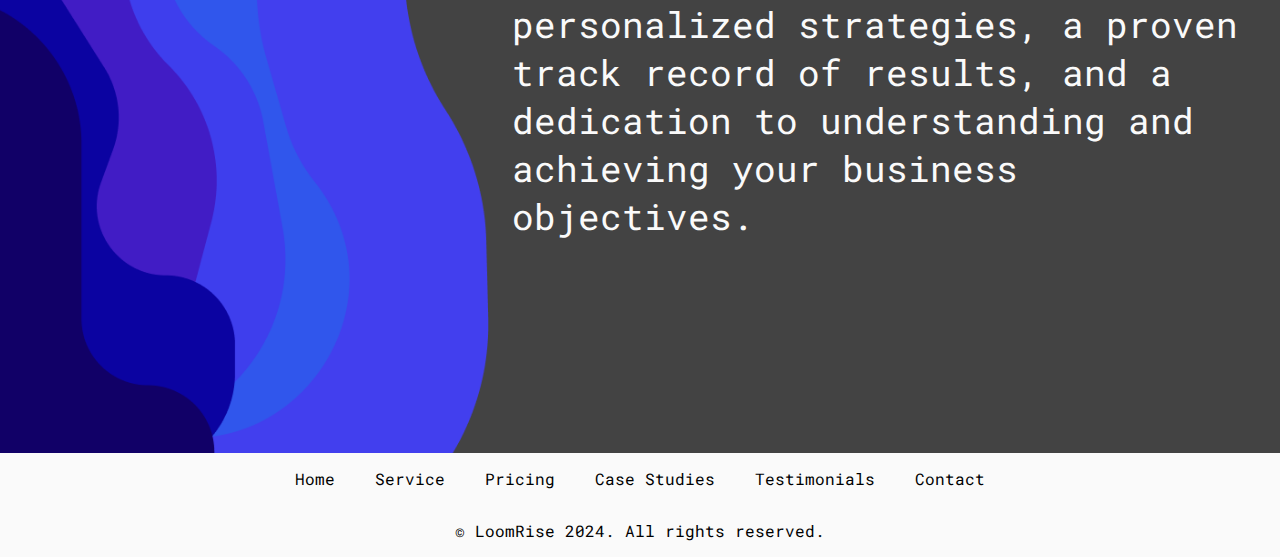
==== commit 4370d935: "final changes" ====
--- a/index.html
+++ b/index.html
@@ -2,11 +2,11 @@
 <html lang="en">
   <head>
     <meta charset="UTF-8">
-    <link rel="stylesheet" type="text/css" href="css/index.css">
     <meta name="viewport" content="width=device-width, initial-scale=1.0">
     <meta name="author" content="Rashid Ismayilzada">
+    <meta name="keywords" content="LoomRise, Social Media Marketing, Business Growth, Digital Marketing, Brand Visibility">
     <meta name="description" content="LoomRise helps businesses grow through expert social media marketing and tailored strategies for brand visibility.">
-    <meta name="keywords" content="LoomRise, Social Media Marketing, Business Growth, Digital Marketing, Brand Visibility">
+    <link rel="stylesheet" type="text/css" href="css/index.css">
     <link rel="shortcut icon" href="img/loom-rise-favicon-v2.svg" type="image/x-icon">
     <title>LoomRise</title>
   </head>
@@ -35,7 +35,7 @@
       </header>
 
       <section class="hero-container">
-        <h2>Welcome to <br> <span id="hero-page">LoomRise</span></h2>
+        <h2>Welcome to <span id="hero-page">LoomRise</span></h2>
         <p>Transform your business with Expert Social Media Marketing</p>
         <a href="contact.html" id="get-in-touch" role="button">Get In Touch</a>
       </section>
@@ -98,6 +98,8 @@
       <button type="button" id="decline-btn">Decline</button>
     </section>
     
+    <p class="visually-hidden">&reg; &trade; &amp; &quot; &pound; &euro;</p>
+
     <script src="script.js"></script>
   </body>
 </html>
--- a/css/index.css
+++ b/css/index.css
@@ -179,7 +179,7 @@
 }
 
 a:link {
-  color: red;
+  color:  black;
 }
 
 #cookie-message {
@@ -928,6 +928,13 @@
   }
 }
 
+table tr:nth-child(odd) {
+  background-color: #FFF;
+}
+
+table tr:nth-child(even) {
+  background-color: #CFF;
+}
 
 /* Testimonials page */
 section.testimonial {
